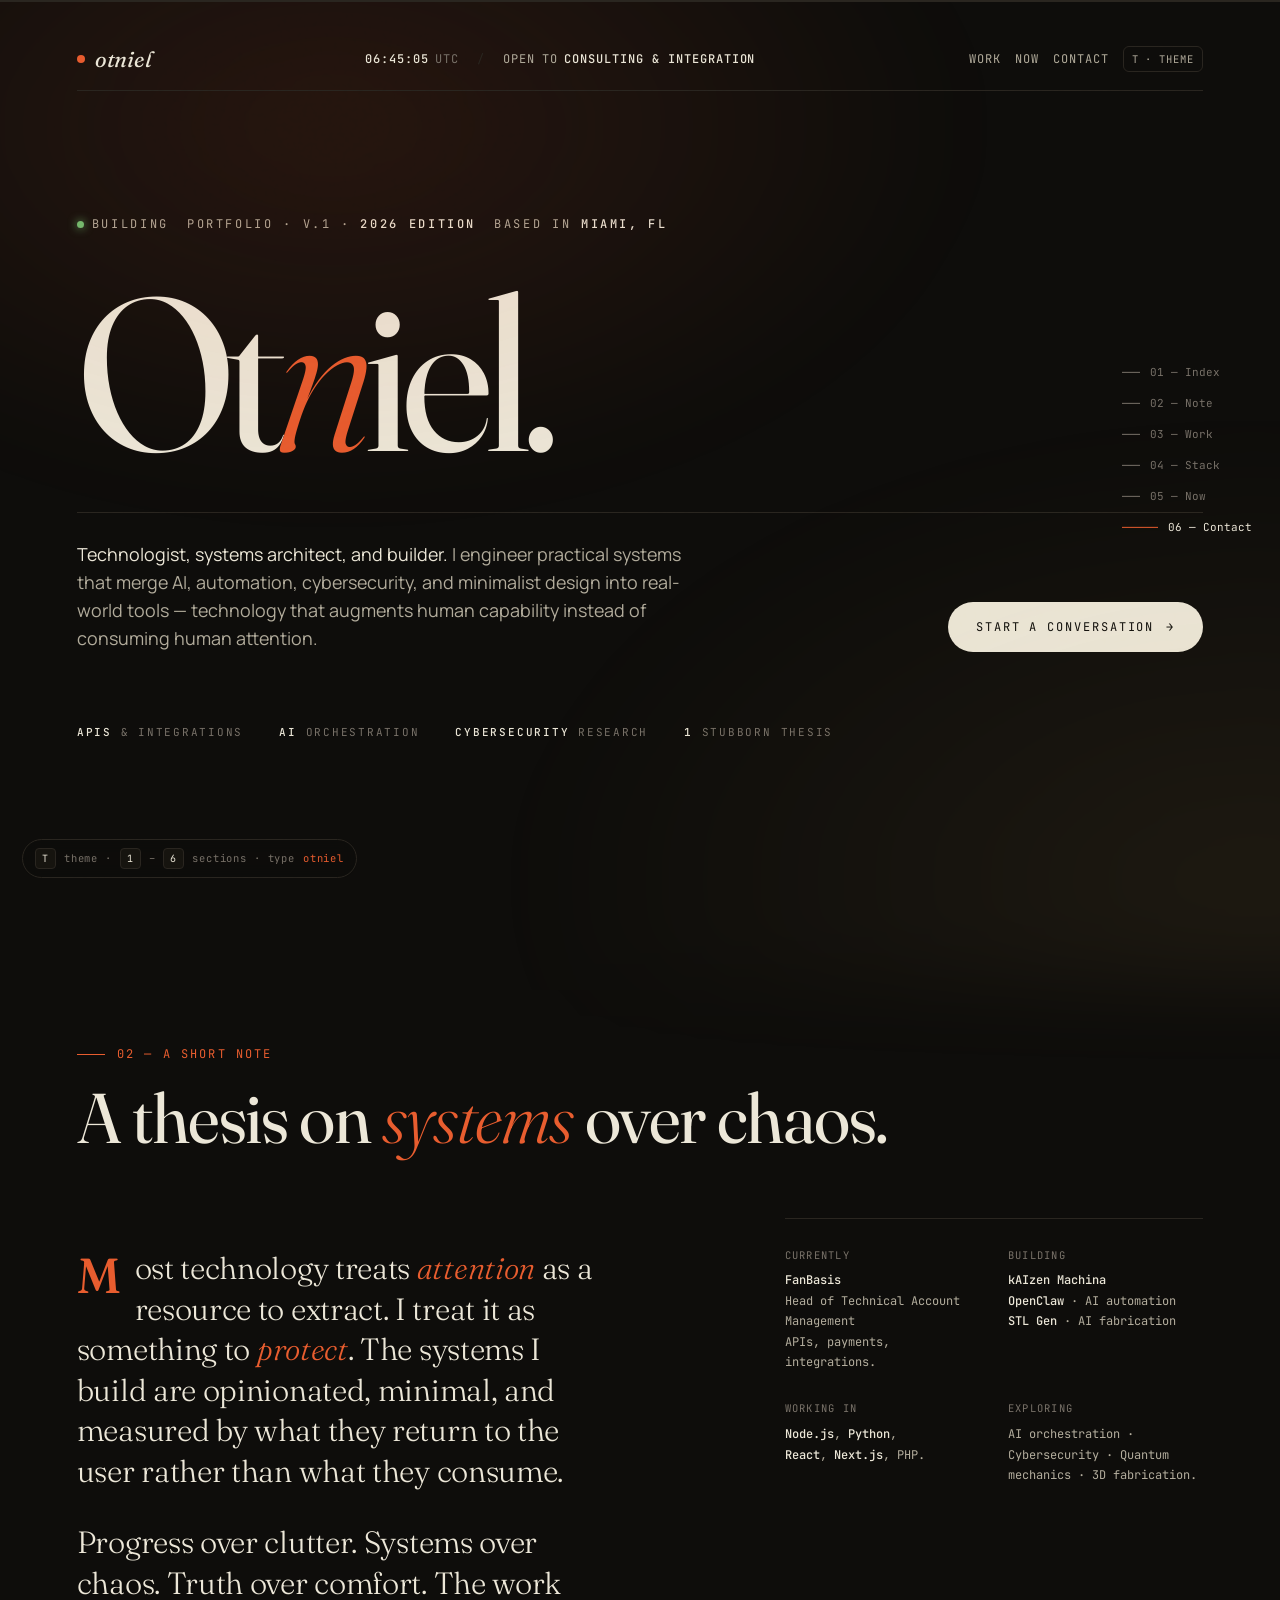
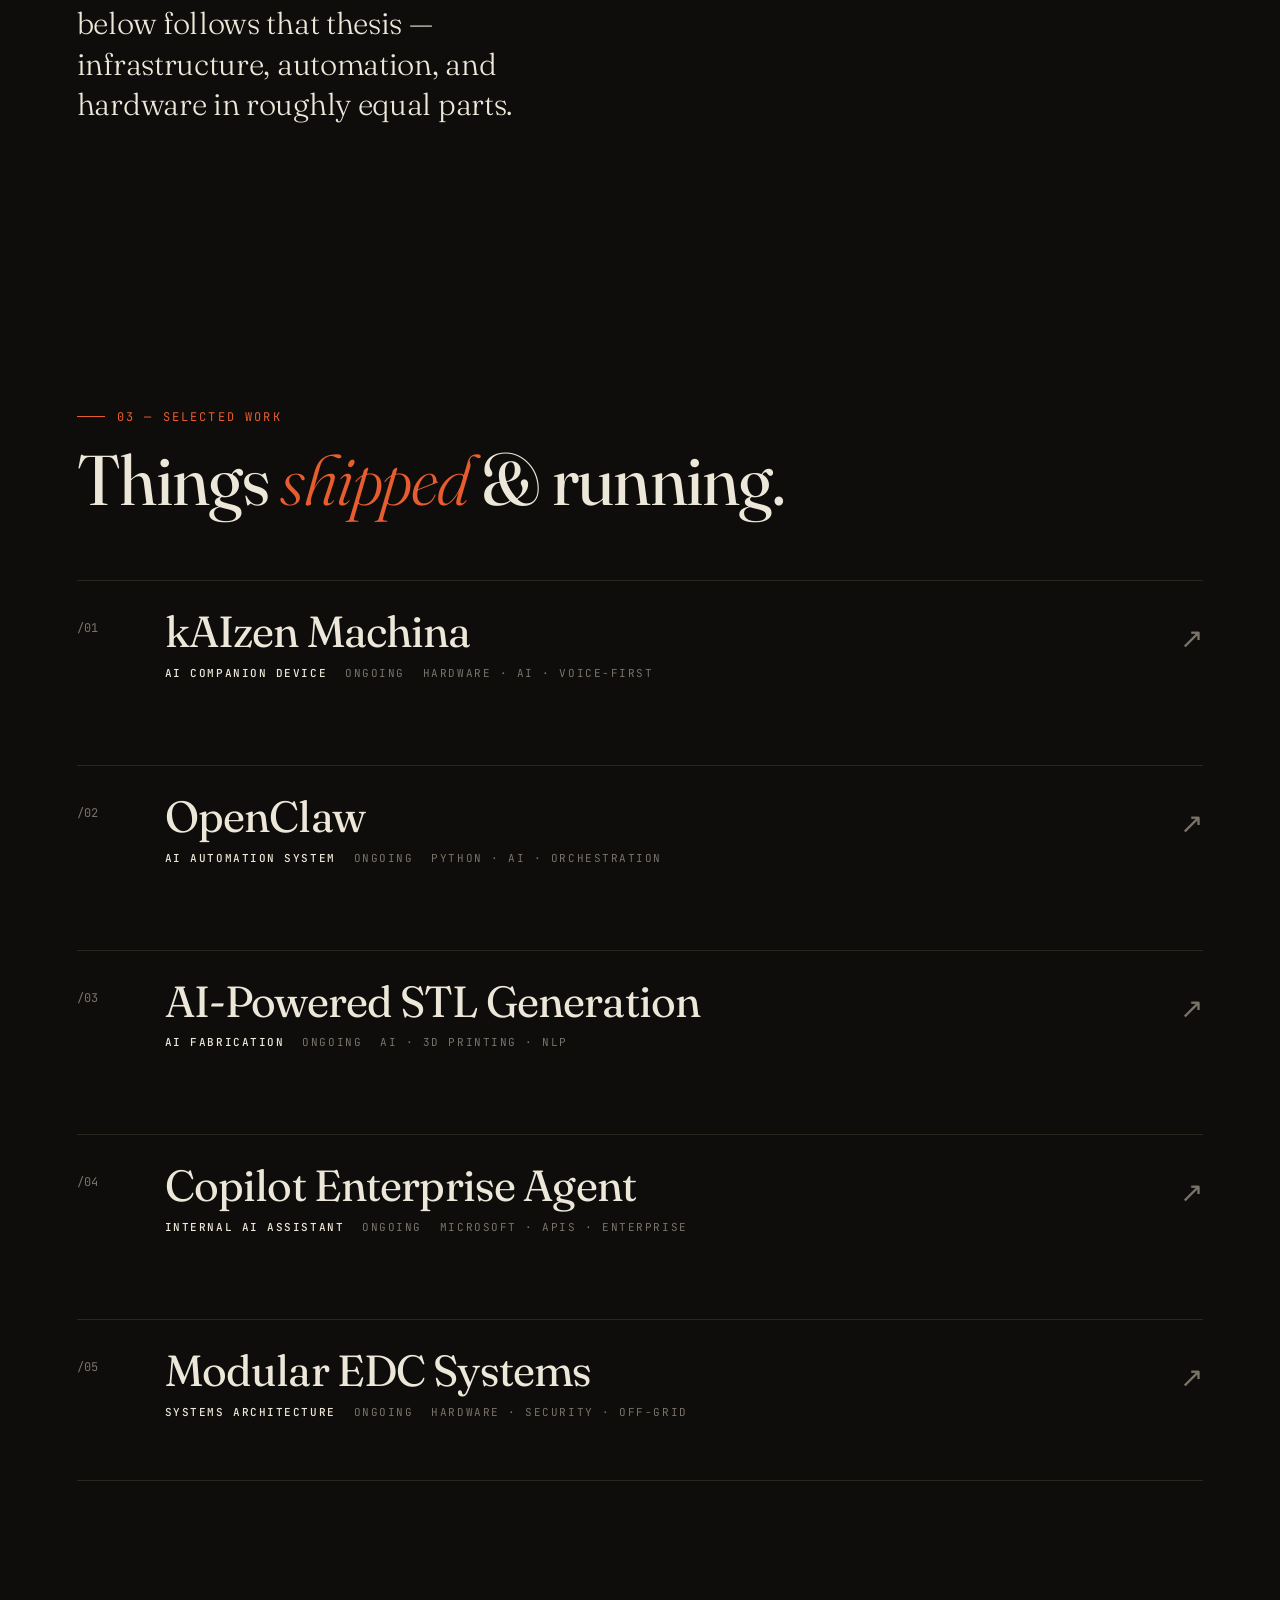
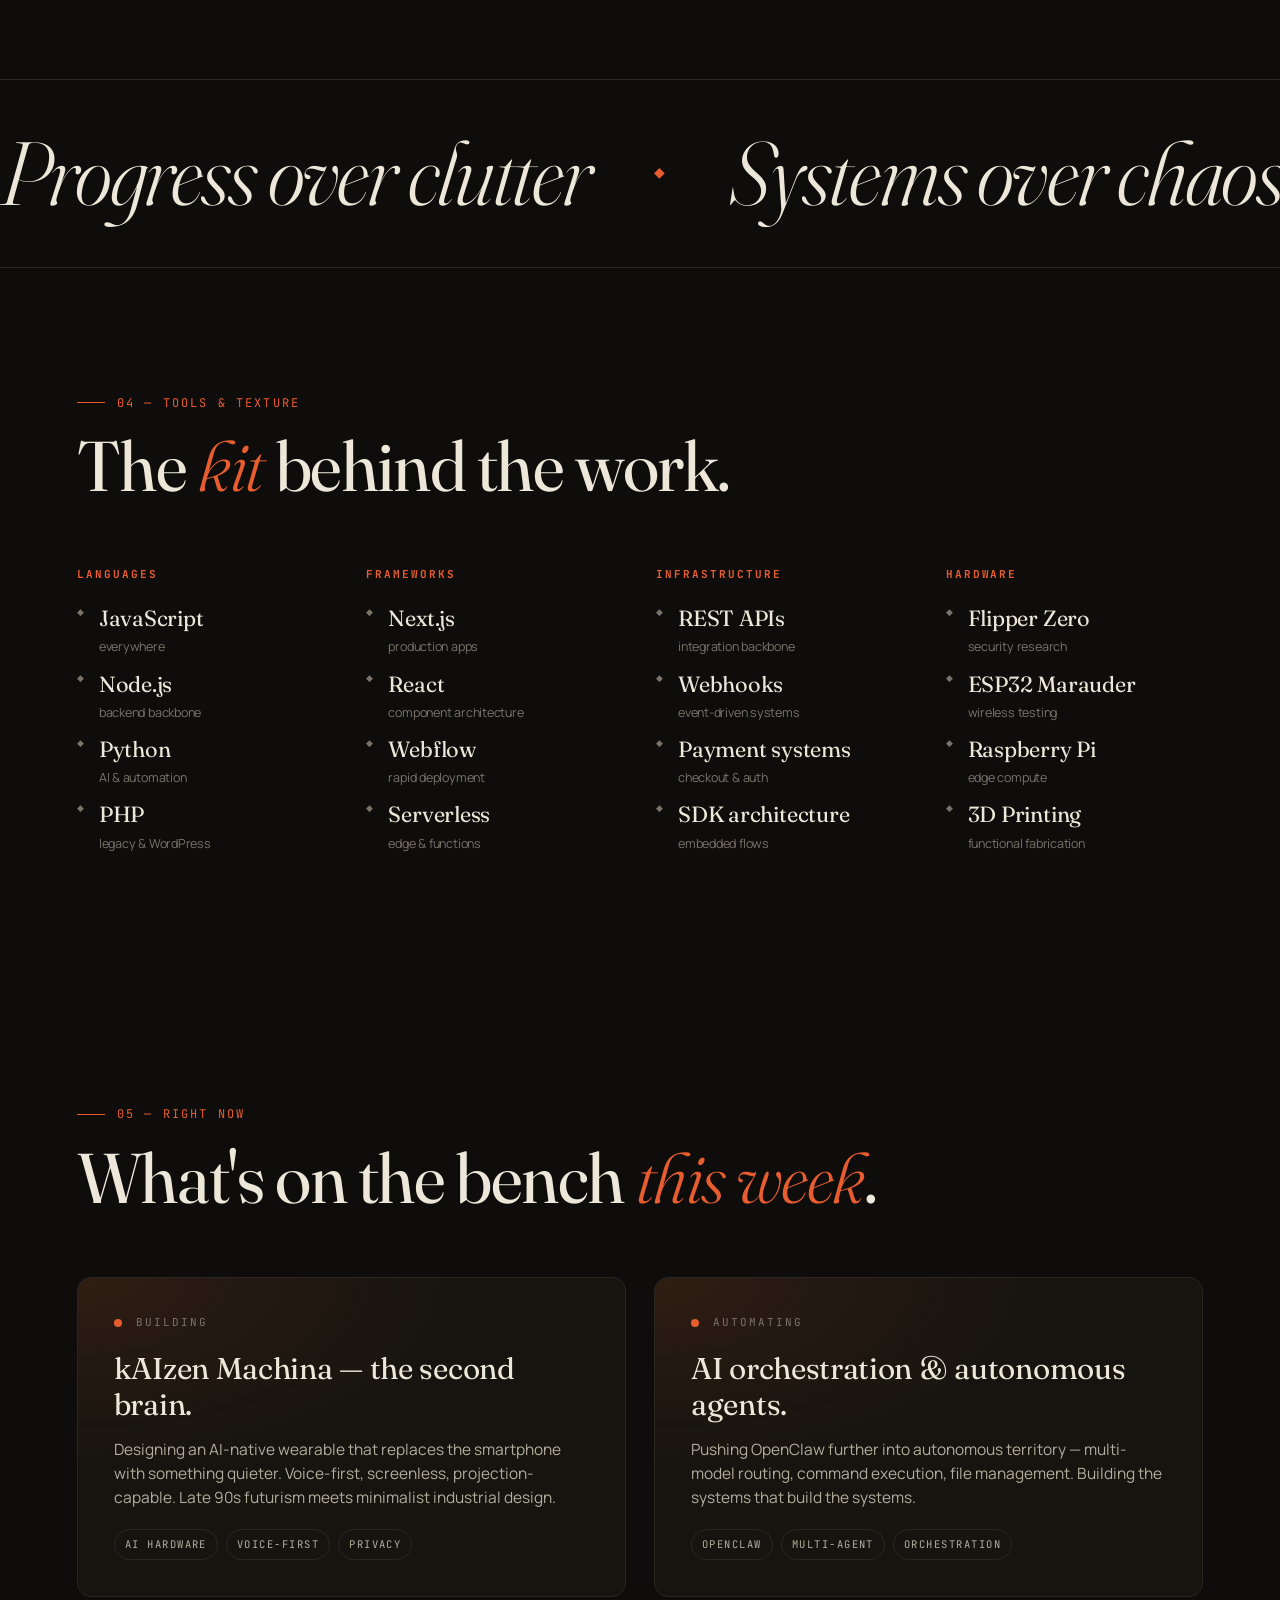
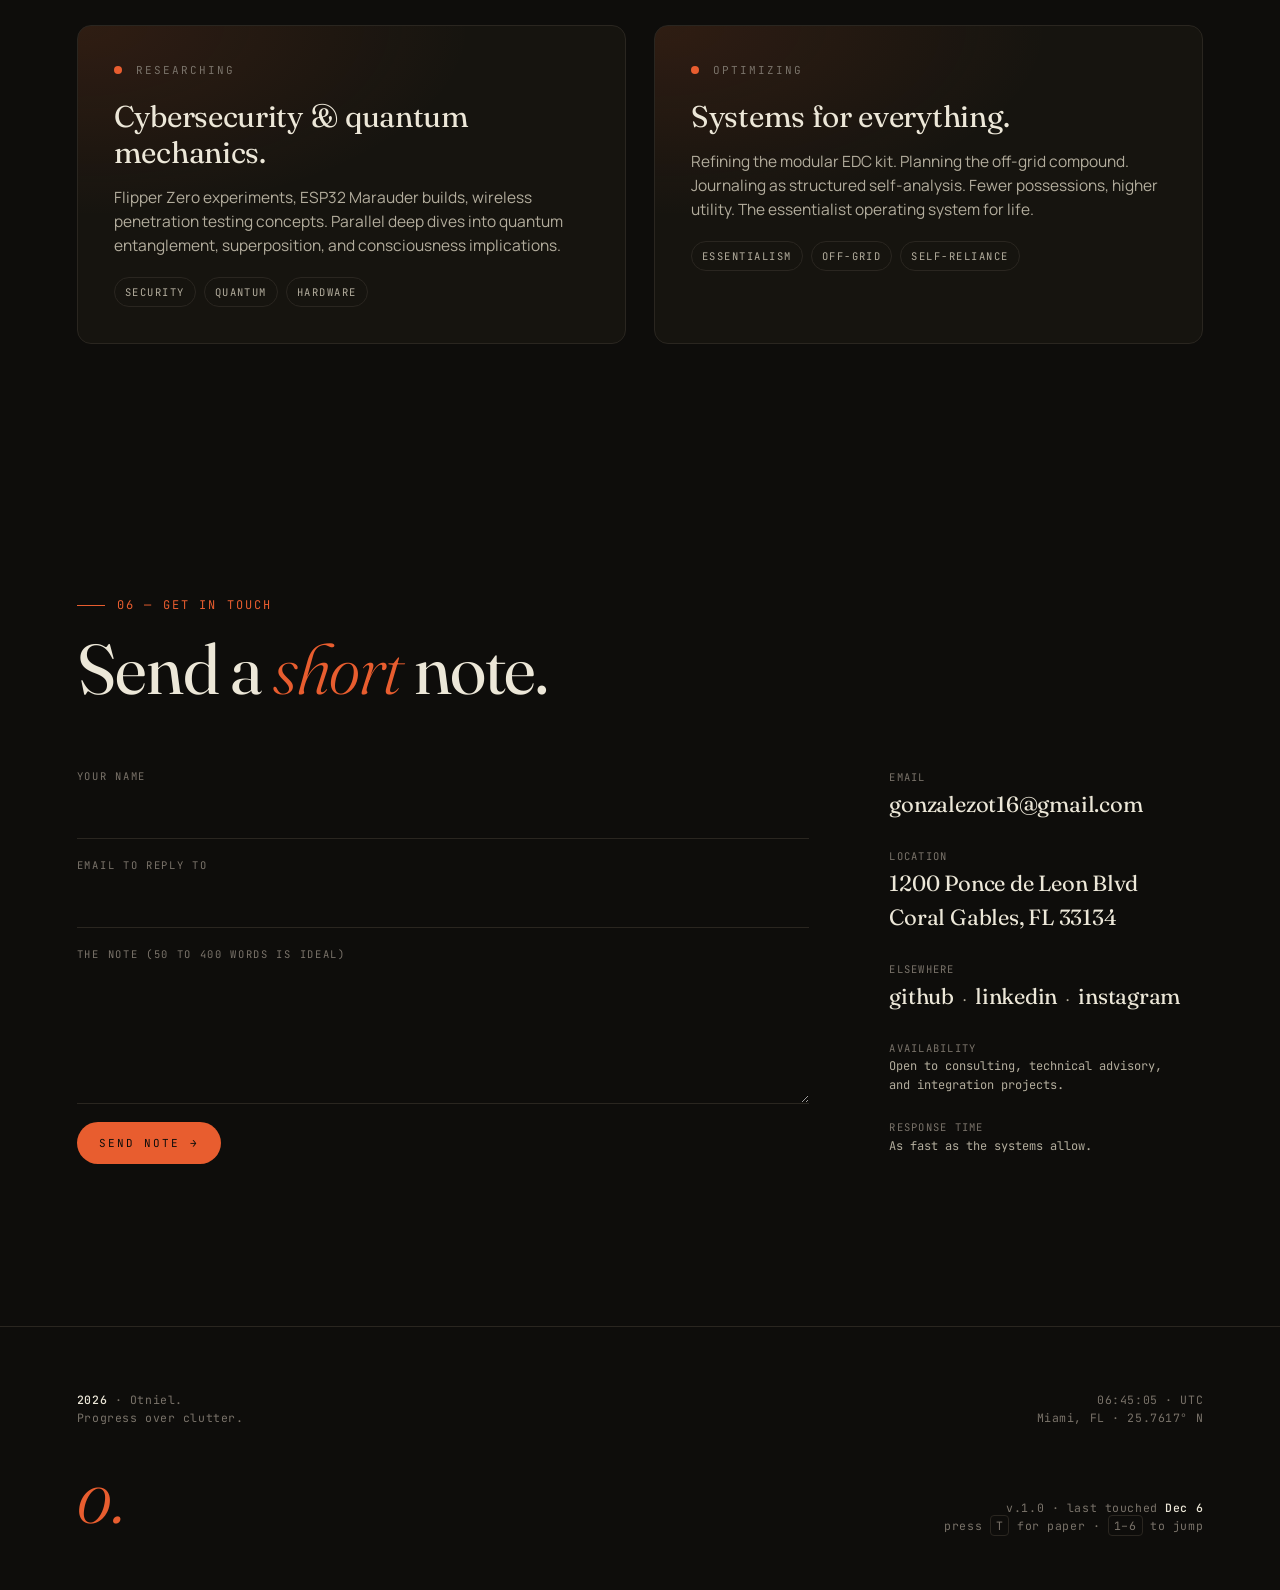
==== deploy/index.html @ 2f7ad198 "Create portable Mac bootstrap and setup page" ====
<!doctype html>
<html lang="en" data-theme="ink">
  <head>
    <meta charset="UTF-8" />
    <meta name="viewport" content="width=device-width, initial-scale=1, viewport-fit=cover" />
    <meta name="color-scheme" content="dark light" />
    <meta name="theme-color" content="#0e0d0b" />
    <title>Otniel — Technologist, Systems Architect, Builder</title>
    <meta name="description" content="Miami-based technologist building practical systems at the intersection of AI, automation, cybersecurity, and minimalist design." />
    <meta property="og:title" content="Otniel — Technologist, Systems Architect, Builder" />
    <meta property="og:description" content="Progress over clutter. Systems over chaos. Truth over comfort." />
    <meta property="og:type" content="website" />

    <link rel="preconnect" href="https://fonts.googleapis.com" />
    <link rel="preconnect" href="https://fonts.gstatic.com" crossorigin />
    <link
      href="https://fonts.googleapis.com/css2?family=Fraunces:ital,opsz,wght@0,9..144,300;0,9..144,400;0,9..144,500;0,9..144,700;0,9..144,900;1,9..144,300;1,9..144,500&family=JetBrains+Mono:wght@400;500;600&family=Manrope:wght@300;400;500;600;700&display=swap"
      rel="stylesheet"
    />

    <link
      rel="icon"
      type="image/svg+xml"
      href='data:image/svg+xml;utf8,<svg xmlns="http://www.w3.org/2000/svg" viewBox="0 0 32 32"><rect width="32" height="32" rx="6" fill="%230e0d0b"/><text x="50%25" y="55%25" font-family="Georgia,serif" font-size="20" font-style="italic" fill="%23e85d2f" text-anchor="middle" dominant-baseline="middle">o</text></svg>'
    />

    <style>
      /* ─── tokens ─────────────────────────────────────────────────────── */
      :root {
        --bg: #0e0d0b;
        --surface: #16140f;
        --surface-2: #1d1a13;
        --ink: #ece7d8;
        --ink-dim: #b3ad9d;
        --muted: #7a736a;
        --line: #2a2620;
        --accent: #e85d2f;
        --accent-soft: #ff7a4d;
        --warn: #d4a857;
        --shadow: 0 30px 80px -40px rgba(0, 0, 0, 0.7);
        --radius: 14px;
        --measure: 62ch;
        --easing: cubic-bezier(0.22, 1, 0.36, 1);
      }
      html[data-theme="paper"] {
        --bg: #f1ece0;
        --surface: #e7e1d2;
        --surface-2: #ddd6c4;
        --ink: #1c1a16;
        --ink-dim: #4a463d;
        --muted: #807a6e;
        --line: #c9c2b1;
        --accent: #c84718;
        --accent-soft: #d75d2c;
        --warn: #8a6a16;
        --shadow: 0 20px 60px -32px rgba(40, 32, 20, 0.25);
      }

      *, *::before, *::after { box-sizing: border-box; }
      html { scroll-behavior: smooth; }
      @media (prefers-reduced-motion: reduce) {
        html { scroll-behavior: auto; }
        *, *::before, *::after { animation-duration: 0.001ms !important; transition-duration: 0.001ms !important; }
      }

      body {
        margin: 0;
        background: var(--bg);
        color: var(--ink);
        font-family: "Manrope", system-ui, sans-serif;
        font-weight: 400;
        font-size: 16px;
        line-height: 1.55;
        -webkit-font-smoothing: antialiased;
        -moz-osx-font-smoothing: grayscale;
        text-rendering: optimizeLegibility;
        overflow-x: hidden;
        transition: background-color 0.6s var(--easing), color 0.6s var(--easing);
      }

      ::selection { background: var(--accent); color: var(--bg); }

      a { color: inherit; text-decoration: none; }

      /* ─── grain & ambience ──────────────────────────────────────────── */
      .grain {
        position: fixed; inset: 0; pointer-events: none; z-index: 90;
        opacity: 0.06; mix-blend-mode: overlay;
        background-image: url("data:image/svg+xml;utf8,<svg viewBox='0 0 200 200' xmlns='http://www.w3.org/2000/svg'><filter id='n'><feTurbulence type='fractalNoise' baseFrequency='0.9' numOctaves='2' stitchTiles='stitch'/><feColorMatrix values='0 0 0 0 0  0 0 0 0 0  0 0 0 0 0  0 0 0 0.6 0'/></filter><rect width='100%' height='100%' filter='url(%23n)'/></svg>");
      }

      .vignette {
        position: fixed; inset: -10vh -10vw; pointer-events: none; z-index: 1;
        background: radial-gradient(60% 50% at 30% 20%, rgba(232,93,47,0.12), transparent 70%),
                    radial-gradient(70% 60% at 90% 90%, rgba(212,168,87,0.08), transparent 70%);
        filter: blur(40px);
      }

      /* ─── scroll progress ───────────────────────────────────────────── */
      .progress {
        position: fixed; top: 0; left: 0; right: 0; height: 2px; z-index: 200;
        background: var(--line);
      }
      .progress::after {
        content: ""; display: block; height: 100%; width: var(--p, 0%);
        background: linear-gradient(90deg, var(--accent), var(--accent-soft));
        transition: width 0.06s linear;
      }

      /* ─── cursor ────────────────────────────────────────────────────── */
      .cursor {
        position: fixed; top: 0; left: 0; width: 8px; height: 8px;
        border-radius: 50%; background: var(--accent);
        transform: translate3d(-100px, -100px, 0);
        pointer-events: none; z-index: 250;
        mix-blend-mode: difference;
        transition: width 0.25s var(--easing), height 0.25s var(--easing), opacity 0.3s;
      }
      .cursor.is-hover { width: 36px; height: 36px; background: transparent; border: 1.5px solid var(--accent); }
      @media (hover: none) { .cursor { display: none; } }

      /* ─── layout shell ──────────────────────────────────────────────── */
      .shell { position: relative; z-index: 2; padding: 28px 6vw 0; }
      .topbar {
        display: grid; grid-template-columns: auto 1fr auto;
        align-items: center; gap: 24px;
        padding: 14px 0; border-bottom: 1px solid var(--line);
        font-family: "JetBrains Mono", ui-monospace, monospace;
        font-size: 12px; letter-spacing: 0.08em; text-transform: uppercase;
        color: var(--ink-dim);
      }
      .mark {
        display: inline-flex; align-items: center; gap: 10px;
        font-family: "Fraunces", serif; font-style: italic;
        font-size: 22px; letter-spacing: -0.01em; color: var(--ink);
        text-transform: none;
      }
      .mark .dot { width: 8px; height: 8px; border-radius: 50%; background: var(--accent); animation: pulse 2.4s var(--easing) infinite; }
      @keyframes pulse { 0%,100% { transform: scale(1); opacity: 1; } 50% { transform: scale(1.45); opacity: 0.55; } }

      .status { display: flex; gap: 18px; justify-content: center; flex-wrap: wrap; }
      .status span { display: inline-flex; gap: 6px; align-items: center; }
      .status b { color: var(--ink); font-weight: 500; }
      .status .sep { color: var(--line); }

      .topbar nav { justify-self: end; display: flex; gap: 14px; align-items: center; }
      .topbar nav a { transition: color 0.2s; }
      .topbar nav a:hover { color: var(--accent); }
      .topbar .key {
        border: 1px solid var(--line); padding: 4px 8px; border-radius: 6px;
        font-size: 10.5px; color: var(--ink-dim);
      }

      /* ─── side index ────────────────────────────────────────────────── */
      .side {
        position: fixed; right: 28px; top: 50%; transform: translateY(-50%);
        z-index: 80; display: flex; flex-direction: column; gap: 14px;
        font-family: "JetBrains Mono", monospace; font-size: 11px;
        color: var(--muted);
      }
      .side a { display: flex; gap: 10px; align-items: center; transition: color 0.25s; }
      .side a::before {
        content: ""; width: 18px; height: 1px; background: var(--muted);
        transition: width 0.3s var(--easing), background 0.3s;
      }
      .side a:hover, .side a.is-active { color: var(--ink); }
      .side a:hover::before, .side a.is-active::before { width: 36px; background: var(--accent); }
      @media (max-width: 900px) { .side { display: none; } }

      /* ─── section primitives ───────────────────────────────────────── */
      section {
        max-width: 1280px; margin: 0 auto; padding: 14vh 6vw;
        position: relative;
      }
      .section-head {
        display: grid; grid-template-columns: 1fr;
        gap: 18px; margin-bottom: 64px;
      }
      .section-index {
        font-family: "JetBrains Mono", monospace;
        font-size: 12px; letter-spacing: 0.18em; text-transform: uppercase;
        color: var(--accent);
        display: inline-flex; gap: 12px; align-items: center;
      }
      .section-index::before {
        content: ""; width: 28px; height: 1px; background: var(--accent);
      }
      h2 {
        font-family: "Fraunces", serif;
        font-weight: 400;
        font-size: clamp(36px, 5.5vw, 72px);
        letter-spacing: -0.02em;
        line-height: 1.02;
        margin: 0;
        font-variation-settings: "opsz" 80;
      }
      h2 em { font-style: italic; color: var(--accent); font-weight: 300; }

      .reveal { opacity: 0; transform: translateY(28px); transition: opacity 0.9s var(--easing), transform 0.9s var(--easing); }
      .reveal.is-in { opacity: 1; transform: none; }

      /* ─── HERO ──────────────────────────────────────────────────────── */
      .hero {
        min-height: 92vh;
        padding-top: 8vh;
        display: grid;
        grid-template-columns: 1fr;
        gap: 48px;
        align-content: center;
      }
      .hero .eyebrow {
        font-family: "JetBrains Mono", monospace;
        font-size: 12px; letter-spacing: 0.22em; text-transform: uppercase;
        color: var(--ink-dim);
        display: flex; gap: 18px; flex-wrap: wrap;
      }
      .hero .eyebrow b { color: var(--ink); font-weight: 500; }
      .hero .eyebrow .live {
        display: inline-flex; gap: 8px; align-items: center;
      }
      .hero .eyebrow .live::before {
        content: ""; width: 7px; height: 7px; border-radius: 50%;
        background: #6fbf73; box-shadow: 0 0 10px #6fbf73; animation: pulse 1.6s infinite;
      }

      .hero-name {
        font-family: "Fraunces", serif;
        font-weight: 400;
        font-size: clamp(72px, 17vw, 248px);
        line-height: 0.84;
        letter-spacing: -0.045em;
        margin: 0;
        color: var(--ink);
        font-variation-settings: "opsz" 144;
      }
      .hero-name .letter {
        display: inline-block;
        transition: transform 0.5s var(--easing), color 0.4s;
        will-change: transform;
      }
      .hero-name .letter:hover { color: var(--accent); transform: translateY(-12px) rotate(-3deg); }
      .hero-name .em { font-style: italic; font-weight: 300; color: var(--accent); }

      .hero-line {
        display: grid;
        grid-template-columns: minmax(0, 1fr) minmax(0, auto);
        gap: 40px;
        align-items: end;
        border-top: 1px solid var(--line);
        padding-top: 28px;
      }
      .hero-line p {
        margin: 0; max-width: 56ch; color: var(--ink-dim);
        font-size: clamp(16px, 1.4vw, 19px); line-height: 1.55;
      }
      .hero-line p .accent { color: var(--ink); }
      .hero-cta {
        display: inline-flex; gap: 12px; align-items: center;
        padding: 16px 28px; border-radius: 999px;
        background: var(--ink); color: var(--bg);
        font-family: "JetBrains Mono", monospace;
        font-size: 12px; letter-spacing: 0.16em; text-transform: uppercase;
        position: relative; transition: background 0.3s, color 0.3s;
        white-space: nowrap;
      }
      .hero-cta:hover { background: var(--accent); color: var(--bg); }
      .hero-cta .arrow { transition: transform 0.3s var(--easing); }
      .hero-cta:hover .arrow { transform: translateX(4px); }

      .hero-strip {
        margin-top: 24px;
        display: flex; gap: 36px; flex-wrap: wrap;
        font-family: "JetBrains Mono", monospace;
        font-size: 11px; letter-spacing: 0.16em; text-transform: uppercase;
        color: var(--muted);
      }
      .hero-strip span b { color: var(--ink); font-weight: 500; }

      /* ─── NOTE ──────────────────────────────────────────────────────── */
      .note {
        display: grid;
        grid-template-columns: minmax(0, 1fr);
        gap: 32px;
      }
      .note-body {
        font-family: "Fraunces", serif;
        font-weight: 300;
        font-size: clamp(22px, 2.4vw, 34px);
        line-height: 1.32;
        letter-spacing: -0.01em;
        max-width: 28ch;
        color: var(--ink);
      }
      .note-body em { color: var(--accent); font-style: italic; }
      .note-body .first::first-letter {
        font-size: 1.6em; font-weight: 500; float: left;
        line-height: 0.9; padding: 6px 14px 0 0; color: var(--accent);
      }

      .note-meta {
        display: grid; grid-template-columns: 1fr 1fr; gap: 28px;
        border-top: 1px solid var(--line); padding-top: 28px;
        font-family: "JetBrains Mono", monospace; font-size: 12px; line-height: 1.7;
        color: var(--ink-dim);
      }
      .note-meta b { color: var(--ink); font-weight: 500; }
      .note-meta .label { color: var(--muted); text-transform: uppercase; letter-spacing: 0.12em; font-size: 10.5px; display: block; margin-bottom: 6px; }

      @media (min-width: 800px) {
        .note { grid-template-columns: 1.2fr 0.8fr; gap: 80px; align-items: start; }
      }

      /* ─── WORK ──────────────────────────────────────────────────────── */
      .work-grid {
        display: grid;
        grid-template-columns: 1fr;
        gap: 24px;
      }
      .work-item {
        display: grid;
        grid-template-columns: 60px 1fr;
        gap: 28px;
        padding: 28px 0;
        border-top: 1px solid var(--line);
        position: relative;
        cursor: pointer;
        transition: padding 0.4s var(--easing);
      }
      .work-item:last-child { border-bottom: 1px solid var(--line); }
      .work-item .num {
        font-family: "JetBrains Mono", monospace;
        font-size: 12px; color: var(--muted); padding-top: 10px;
      }
      .work-item .title {
        font-family: "Fraunces", serif;
        font-weight: 400;
        font-size: clamp(28px, 3.4vw, 48px);
        line-height: 1.05; letter-spacing: -0.02em;
        margin: 0; color: var(--ink);
        transition: color 0.3s, transform 0.5s var(--easing);
      }
      .work-item .meta {
        font-family: "JetBrains Mono", monospace;
        font-size: 11px; letter-spacing: 0.14em; text-transform: uppercase;
        color: var(--muted); margin-top: 10px;
        display: flex; gap: 18px; flex-wrap: wrap;
      }
      .work-item .meta b { color: var(--ink); font-weight: 500; }
      .work-item .desc {
        max-height: 0; opacity: 0; overflow: hidden;
        transition: max-height 0.6s var(--easing), opacity 0.5s, margin-top 0.5s;
        color: var(--ink-dim); font-size: 15.5px; max-width: 56ch;
      }
      .work-item:hover .title { color: var(--accent); transform: translateX(8px); }
      .work-item:hover .desc, .work-item.is-open .desc { max-height: 220px; opacity: 1; margin-top: 18px; }
      .work-item .arrow {
        position: absolute; right: 0; top: 36px;
        font-family: "Fraunces", serif; font-size: 28px;
        color: var(--muted);
        transition: transform 0.4s var(--easing), color 0.3s;
      }
      .work-item:hover .arrow { transform: translateX(8px) rotate(-12deg); color: var(--accent); }

      /* ─── STACK ─────────────────────────────────────────────────────── */
      .stack {
        display: grid;
        grid-template-columns: 1fr;
        gap: 48px;
      }
      .stack-cols {
        display: grid; gap: 32px;
        grid-template-columns: repeat(auto-fit, minmax(220px, 1fr));
      }
      .stack-col h3 {
        font-family: "JetBrains Mono", monospace;
        font-size: 11px; letter-spacing: 0.18em; text-transform: uppercase;
        color: var(--accent); margin: 0 0 18px;
      }
      .stack-col ul {
        margin: 0; padding: 0; list-style: none;
        display: flex; flex-direction: column; gap: 10px;
      }
      .stack-col li {
        font-family: "Fraunces", serif;
        font-size: 22px; font-weight: 400;
        color: var(--ink); letter-spacing: -0.01em;
        position: relative; padding-left: 22px;
        font-variation-settings: "opsz" 36;
      }
      .stack-col li::before {
        content: "◆"; position: absolute; left: 0; top: 4px;
        color: var(--muted); font-size: 9px;
        transition: color 0.3s, transform 0.3s;
      }
      .stack-col li:hover::before { color: var(--accent); transform: rotate(45deg) scale(1.4); }
      .stack-col li small {
        display: block; font-family: "Manrope", sans-serif;
        font-size: 12.5px; color: var(--muted); font-style: normal; margin-top: 2px;
      }

      /* ─── NOW ───────────────────────────────────────────────────────── */
      .now {
        display: grid; grid-template-columns: 1fr; gap: 28px;
      }
      .now-card {
        position: relative;
        background:
          radial-gradient(120% 100% at 0% 0%, rgba(232,93,47,0.12), transparent 60%),
          var(--surface);
        border: 1px solid var(--line);
        border-radius: var(--radius);
        padding: 36px;
      }
      .now-card .head {
        display: flex; gap: 14px; align-items: center; margin-bottom: 20px;
        font-family: "JetBrains Mono", monospace; font-size: 11px;
        letter-spacing: 0.18em; text-transform: uppercase; color: var(--muted);
      }
      .now-card .head .pip { width: 8px; height: 8px; border-radius: 50%; background: var(--accent); animation: pulse 2s infinite; }
      .now-card h3 {
        font-family: "Fraunces", serif; font-weight: 400;
        font-size: clamp(22px, 2.4vw, 30px); line-height: 1.2;
        margin: 0 0 14px; color: var(--ink); letter-spacing: -0.01em;
      }
      .now-card p {
        margin: 0; color: var(--ink-dim); max-width: var(--measure);
        font-size: 15.5px;
      }
      .now-card .tags {
        margin-top: 20px; display: flex; gap: 8px; flex-wrap: wrap;
      }
      .now-card .tag {
        font-family: "JetBrains Mono", monospace;
        font-size: 10.5px; letter-spacing: 0.14em; text-transform: uppercase;
        padding: 6px 10px; border: 1px solid var(--line); border-radius: 999px;
        color: var(--ink-dim);
      }
      @media (min-width: 800px) { .now { grid-template-columns: 1fr 1fr; } }

      /* ─── CONTACT ───────────────────────────────────────────────────── */
      .contact {
        display: grid; grid-template-columns: 1fr; gap: 48px;
      }
      .contact-form {
        display: grid; gap: 18px;
      }
      .field { display: grid; gap: 6px; }
      .field label {
        font-family: "JetBrains Mono", monospace;
        font-size: 10.5px; letter-spacing: 0.16em; text-transform: uppercase;
        color: var(--muted);
      }
      .field input, .field textarea {
        width: 100%;
        background: transparent;
        border: none;
        border-bottom: 1px solid var(--line);
        color: var(--ink);
        font: 400 17px/1.5 "Fraunces", serif;
        padding: 10px 0 12px;
        outline: none;
        transition: border-color 0.3s, padding 0.3s;
        font-variation-settings: "opsz" 36;
      }
      .field textarea { resize: vertical; min-height: 96px; font-family: "Manrope", sans-serif; font-size: 15px; }
      .field input:focus, .field textarea:focus { border-color: var(--accent); padding-left: 8px; }
      .honeypot { position: absolute; left: -9999px; }

      .contact button {
        justify-self: start;
        display: inline-flex; gap: 10px; align-items: center;
        padding: 14px 22px; border-radius: 999px;
        background: var(--accent); color: var(--bg);
        font-family: "JetBrains Mono", monospace;
        font-size: 11px; letter-spacing: 0.18em; text-transform: uppercase;
        border: none; cursor: pointer;
        transition: transform 0.4s var(--easing), background 0.3s;
      }
      .contact button:hover { background: var(--accent-soft); transform: translateY(-2px); }
      .contact button[disabled] { opacity: 0.6; cursor: progress; }

      .contact-aside {
        display: grid; gap: 24px; align-content: start;
        font-family: "JetBrains Mono", monospace; font-size: 12px;
        color: var(--ink-dim);
      }
      .contact-aside .label {
        color: var(--muted); letter-spacing: 0.12em; text-transform: uppercase; font-size: 10.5px;
      }
      .contact-aside a {
        font-family: "Fraunces", serif; font-size: 22px; color: var(--ink);
        letter-spacing: -0.01em; display: inline-block;
        background-image: linear-gradient(var(--accent), var(--accent));
        background-repeat: no-repeat;
        background-size: 0% 1px;
        background-position: 0 100%;
        transition: background-size 0.4s var(--easing), color 0.3s;
        padding-bottom: 2px;
      }
      .contact-aside a:hover { color: var(--accent); background-size: 100% 1px; }

      .form-status {
        font-family: "JetBrains Mono", monospace;
        font-size: 12px; color: var(--accent);
        min-height: 18px; letter-spacing: 0.06em;
      }

      @media (min-width: 900px) { .contact { grid-template-columns: 1.4fr 0.6fr; gap: 80px; } }

      /* ─── MARQUEE ───────────────────────────────────────────────────── */
      .marquee {
        margin: 8vh 0 0;
        border-top: 1px solid var(--line);
        border-bottom: 1px solid var(--line);
        overflow: hidden; position: relative;
        font-family: "Fraunces", serif;
        font-style: italic;
        font-weight: 300;
        font-size: clamp(40px, 7vw, 96px);
        letter-spacing: -0.02em; color: var(--ink);
        font-variation-settings: "opsz" 144;
      }
      .marquee-track {
        display: flex; gap: 64px;
        white-space: nowrap;
        animation: marquee 38s linear infinite;
        padding: 24px 0;
      }
      .marquee-track span { display: inline-flex; align-items: center; gap: 64px; }
      .marquee-track span::after { content: "◆"; font-size: 14px; font-style: normal; color: var(--accent); }
      @keyframes marquee {
        from { transform: translateX(0); }
        to   { transform: translateX(-50%); }
      }

      /* ─── FOOTER ────────────────────────────────────────────────────── */
      footer {
        max-width: 1280px; margin: 0 auto;
        padding: 64px 6vw 56px;
        display: grid; grid-template-columns: 1fr; gap: 28px;
        border-top: 1px solid var(--line);
        font-family: "JetBrains Mono", monospace; font-size: 11.5px;
        color: var(--muted); letter-spacing: 0.05em;
      }
      footer .row { display: flex; justify-content: space-between; gap: 24px; flex-wrap: wrap; }
      footer b { color: var(--ink); font-weight: 500; }
      footer .glyph {
        font-family: "Fraunces", serif; font-size: 80px; line-height: 1;
        font-style: italic; color: var(--accent); font-weight: 300;
      }

      /* ─── shortcuts hint ────────────────────────────────────────────── */
      .hint {
        position: fixed; bottom: 22px; left: 22px; z-index: 60;
        display: flex; gap: 8px; align-items: center;
        font-family: "JetBrains Mono", monospace; font-size: 10.5px;
        color: var(--muted); letter-spacing: 0.08em;
        background: color-mix(in srgb, var(--bg) 70%, transparent);
        backdrop-filter: blur(8px);
        padding: 8px 12px; border: 1px solid var(--line); border-radius: 999px;
      }
      .hint kbd {
        font-family: inherit; font-size: 10px;
        padding: 2px 6px; border: 1px solid var(--line);
        border-radius: 4px; color: var(--ink); background: var(--surface);
      }
      @media (max-width: 700px) { .hint { display: none; } }

      /* ─── glitch (easter egg) ───────────────────────────────────────── */
      .glitch { animation: glitch 0.6s steps(2) 3; }
      @keyframes glitch {
        0%   { transform: translate(0,0); filter: hue-rotate(0deg); }
        20%  { transform: translate(-3px, 1px); filter: hue-rotate(20deg); text-shadow: 2px 0 var(--accent), -2px 0 var(--warn); }
        40%  { transform: translate(2px, -2px); filter: hue-rotate(-15deg); text-shadow: -3px 0 var(--accent), 3px 0 var(--warn); }
        60%  { transform: translate(-1px, 2px); }
        100% { transform: translate(0,0); filter: none; text-shadow: none; }
      }

      /* ─── small screens ─────────────────────────────────────────────── */
      @media (max-width: 700px) {
        .topbar { grid-template-columns: 1fr auto; }
        .topbar .status { display: none; }
        .hero-line { grid-template-columns: 1fr; gap: 24px; }
        .work-item { grid-template-columns: 1fr; gap: 8px; }
        .work-item .arrow { display: none; }
        section { padding: 12vh 6vw; }
      }
    </style>
  </head>

  <body>
    <div class="grain" aria-hidden="true"></div>
    <div class="vignette" aria-hidden="true"></div>
    <div class="progress" id="progress" aria-hidden="true"></div>
    <div class="cursor" id="cursor" aria-hidden="true"></div>

    <!-- Netlify Forms detection (kept) -->
    <form hidden method='post' name='contact'><input type='hidden' name='form-name' value='contact' />
      <input name="name" />
      <input name="email" />
      <textarea name="message"></textarea>
    </form>

    <header class="shell">
      <div class="topbar">
        <a href="#top" class="mark" data-magnetic><span class="dot"></span>otniel</a>
        <div class="status">
          <span><b id="liveTime">—</b> <em id="liveZone" style="color:var(--muted);font-style:normal">local</em></span>
          <span class="sep">/</span>
          <span>open to <b>consulting &amp; integration</b></span>
        </div>
        <nav>
          <a href="#work">Work</a>
          <a href="#now">Now</a>
          <a href="#contact">Contact</a>
          <span class="key" id="themeKey">T &middot; theme</span>
        </nav>
      </div>
    </header>

    <aside class="side" aria-label="Section index">
      <a href="#top" data-side="top">01 — Index</a>
      <a href="#note" data-side="note">02 — Note</a>
      <a href="#work" data-side="work">03 — Work</a>
      <a href="#stack" data-side="stack">04 — Stack</a>
      <a href="#now" data-side="now">05 — Now</a>
      <a href="#contact" data-side="contact">06 — Contact</a>
    </aside>

    <main id="top">
      <!-- HERO -->
      <section class="hero" aria-labelledby="heroName">
        <div class="eyebrow reveal">
          <span class="live">building</span>
          <span>portfolio · v.1 · <b>2026 edition</b></span>
          <span>based in <b>miami, fl</b></span>
        </div>

        <h1 class="hero-name reveal" id="heroName" aria-label="Otniel">
          <span class="letter">O</span><span class="letter">t</span><span class="letter em">n</span><span class="letter">i</span><span class="letter">e</span><span class="letter">l</span><span class="letter">.</span>
        </h1>

        <div class="hero-line reveal">
          <p>
            <span class="accent">Technologist, systems architect, and builder.</span>
            I engineer practical systems that merge AI, automation, cybersecurity,
            and minimalist design into real-world tools — technology that augments
            human capability instead of consuming human attention.
          </p>
          <a href="#contact" class="hero-cta" data-magnetic>
            <span>Start a conversation</span>
            <span class="arrow" aria-hidden="true">→</span>
          </a>
        </div>

        <div class="hero-strip reveal">
          <span><b>APIs</b> &amp; integrations</span>
          <span><b>AI</b> orchestration</span>
          <span><b>Cybersecurity</b> research</span>
          <span><b>1</b> stubborn thesis</span>
        </div>
      </section>

      <!-- NOTE -->
      <section id="note" aria-labelledby="noteTitle">
        <div class="section-head reveal">
          <span class="section-index">02 — A short note</span>
          <h2 id="noteTitle">A thesis on <em>systems</em> over chaos.</h2>
        </div>

        <div class="note">
          <div class="note-body reveal">
            <p class="first">
              Most technology treats <em>attention</em> as a resource to extract. I treat it
              as something to <em>protect</em>. The systems I build are opinionated, minimal,
              and measured by what they return to the user rather than what they consume.
            </p>
            <p style="margin-top:24px">
              Progress over clutter. Systems over chaos. Truth over comfort.
              The work below follows that thesis — infrastructure, automation,
              and hardware in roughly equal parts.
            </p>
          </div>
          <div class="note-meta reveal">
            <div>
              <span class="label">Currently</span>
              <b>FanBasis</b><br />Head of Technical Account Management<br />APIs, payments, integrations.
            </div>
            <div>
              <span class="label">Building</span>
              <b>kAIzen Machina</b><br /><b>OpenClaw</b> · AI automation<br /><b>STL Gen</b> · AI fabrication
            </div>
            <div>
              <span class="label">Working in</span>
              <b>Node.js</b>, <b>Python</b>,<br /><b>React</b>, <b>Next.js</b>, PHP.
            </div>
            <div>
              <span class="label">Exploring</span>
              AI orchestration · Cybersecurity · Quantum mechanics · 3D fabrication.
            </div>
          </div>
        </div>
      </section>

      <!-- WORK -->
      <section id="work" aria-labelledby="workTitle">
        <div class="section-head reveal">
          <span class="section-index">03 — Selected work</span>
          <h2 id="workTitle">Things <em>shipped</em> &amp; running.</h2>
        </div>

        <div class="work-grid reveal">
          <article class="work-item" data-magnetic>
            <span class="num">/01</span>
            <div>
              <h3 class="title">kAIzen Machina</h3>
              <div class="meta"><span><b>AI companion device</b></span><span>ongoing</span><span>Hardware · AI · Voice-first</span></div>
              <p class="desc">A next-generation wearable AI companion — voice-first, screenless, privacy-focused. Designed to function as a second brain rather than a smartphone. Minimalist hardware with an AI-native operating system.</p>
            </div>
            <span class="arrow" aria-hidden="true">↗</span>
          </article>

          <article class="work-item" data-magnetic>
            <span class="num">/02</span>
            <div>
              <h3 class="title">OpenClaw</h3>
              <div class="meta"><span><b>AI automation system</b></span><span>ongoing</span><span>Python · AI · Orchestration</span></div>
              <p class="desc">Autonomous AI-driven workflows capable of executing commands, managing files, orchestrating models, and automating operations. A semi-autonomous digital operator.</p>
            </div>
            <span class="arrow" aria-hidden="true">↗</span>
          </article>

          <article class="work-item" data-magnetic>
            <span class="num">/03</span>
            <div>
              <h3 class="title">AI-Powered STL Generation</h3>
              <div class="meta"><span><b>AI fabrication</b></span><span>ongoing</span><span>AI · 3D Printing · NLP</span></div>
              <p class="desc">Converting natural language into printable 3D models using AI. Letting people create physical objects without learning CAD — accessible design meets rapid prototyping.</p>
            </div>
            <span class="arrow" aria-hidden="true">↗</span>
          </article>

          <article class="work-item" data-magnetic>
            <span class="num">/04</span>
            <div>
              <h3 class="title">Copilot Enterprise Agent</h3>
              <div class="meta"><span><b>Internal AI assistant</b></span><span>ongoing</span><span>Microsoft · APIs · Enterprise</span></div>
              <p class="desc">Internal AI assistants for enterprise operations — department knowledge retrieval, workflow automation, intelligent document generation, and API-driven actions.</p>
            </div>
            <span class="arrow" aria-hidden="true">↗</span>
          </article>

          <article class="work-item" data-magnetic>
            <span class="num">/05</span>
            <div>
              <h3 class="title">Modular EDC Systems</h3>
              <div class="meta"><span><b>Systems architecture</b></span><span>ongoing</span><span>Hardware · Security · Off-grid</span></div>
              <p class="desc">An extensive modular carry ecosystem optimized for daily operations, cybersecurity fieldwork, travel, and off-grid resilience. Every module designed for minimal redundancy and high utility.</p>
            </div>
            <span class="arrow" aria-hidden="true">↗</span>
          </article>
        </div>
      </section>

      <!-- MARQUEE -->
      <div class="marquee" aria-hidden="true">
        <div class="marquee-track">
          <span>Progress over clutter</span><span>Systems over chaos</span><span>Truth over comfort</span>
          <span>Build systems that compound</span><span>Optimize for freedom</span><span>Curiosity is mandatory</span>
          <span>Progress over clutter</span><span>Systems over chaos</span><span>Truth over comfort</span>
          <span>Build systems that compound</span><span>Optimize for freedom</span><span>Curiosity is mandatory</span>
        </div>
      </div>

      <!-- STACK -->
      <section id="stack" aria-labelledby="stackTitle">
        <div class="section-head reveal">
          <span class="section-index">04 — Tools &amp; texture</span>
          <h2 id="stackTitle">The <em>kit</em> behind the work.</h2>
        </div>

        <div class="stack reveal">
          <div class="stack-cols">
            <div class="stack-col">
              <h3>Languages</h3>
              <ul>
                <li>JavaScript<small>everywhere</small></li>
                <li>Node.js<small>backend backbone</small></li>
                <li>Python<small>AI &amp; automation</small></li>
                <li>PHP<small>legacy &amp; WordPress</small></li>
              </ul>
            </div>
            <div class="stack-col">
              <h3>Frameworks</h3>
              <ul>
                <li>Next.js<small>production apps</small></li>
                <li>React<small>component architecture</small></li>
                <li>Webflow<small>rapid deployment</small></li>
                <li>Serverless<small>edge &amp; functions</small></li>
              </ul>
            </div>
            <div class="stack-col">
              <h3>Infrastructure</h3>
              <ul>
                <li>REST APIs<small>integration backbone</small></li>
                <li>Webhooks<small>event-driven systems</small></li>
                <li>Payment systems<small>checkout &amp; auth</small></li>
                <li>SDK architecture<small>embedded flows</small></li>
              </ul>
            </div>
            <div class="stack-col">
              <h3>Hardware</h3>
              <ul>
                <li>Flipper Zero<small>security research</small></li>
                <li>ESP32 Marauder<small>wireless testing</small></li>
                <li>Raspberry Pi<small>edge compute</small></li>
                <li>3D Printing<small>functional fabrication</small></li>
              </ul>
            </div>
          </div>
        </div>
      </section>

      <!-- NOW -->
      <section id="now" aria-labelledby="nowTitle">
        <div class="section-head reveal">
          <span class="section-index">05 — Right now</span>
          <h2 id="nowTitle">What's on the bench <em>this week</em>.</h2>
        </div>

        <div class="now reveal">
          <article class="now-card">
            <div class="head"><span class="pip"></span> building</div>
            <h3>kAIzen Machina — the second brain.</h3>
            <p>Designing an AI-native wearable that replaces the smartphone with something quieter. Voice-first, screenless, projection-capable. Late 90s futurism meets minimalist industrial design.</p>
            <div class="tags"><span class="tag">AI Hardware</span><span class="tag">Voice-first</span><span class="tag">Privacy</span></div>
          </article>

          <article class="now-card">
            <div class="head"><span class="pip"></span> automating</div>
            <h3>AI orchestration &amp; autonomous agents.</h3>
            <p>Pushing OpenClaw further into autonomous territory — multi-model routing, command execution, file management. Building the systems that build the systems.</p>
            <div class="tags"><span class="tag">OpenClaw</span><span class="tag">Multi-agent</span><span class="tag">Orchestration</span></div>
          </article>

          <article class="now-card">
            <div class="head"><span class="pip"></span> researching</div>
            <h3>Cybersecurity &amp; quantum mechanics.</h3>
            <p>Flipper Zero experiments, ESP32 Marauder builds, wireless penetration testing concepts. Parallel deep dives into quantum entanglement, superposition, and consciousness implications.</p>
            <div class="tags"><span class="tag">Security</span><span class="tag">Quantum</span><span class="tag">Hardware</span></div>
          </article>

          <article class="now-card">
            <div class="head"><span class="pip"></span> optimizing</div>
            <h3>Systems for everything.</h3>
            <p>Refining the modular EDC kit. Planning the off-grid compound. Journaling as structured self-analysis. Fewer possessions, higher utility. The essentialist operating system for life.</p>
            <div class="tags"><span class="tag">Essentialism</span><span class="tag">Off-grid</span><span class="tag">Self-reliance</span></div>
          </article>
        </div>
      </section>

      <!-- CONTACT -->
      <section id="contact" aria-labelledby="contactTitle">
        <div class="section-head reveal">
          <span class="section-index">06 — Get in touch</span>
          <h2 id="contactTitle">Send a <em>short</em> note.</h2>
        </div>

        <div class="contact reveal">
          <form class='contact-form' id='contactForm' method='POST' name='contact'>
            <input type="hidden" name="form-name" value="contact" />
            <p class="honeypot">
              <label>Don't fill this out: <input name="bot-field" /></label>
            </p>
            <div class="field">
              <label for="cn">Your name</label>
              <input id="cn" name="name" type="text" required autocomplete="name" />
            </div>
            <div class="field">
              <label for="ce">Email to reply to</label>
              <input id="ce" name="email" type="email" required autocomplete="email" />
            </div>
            <div class="field">
              <label for="cm">The note (50 to 400 words is ideal)</label>
              <textarea id="cm" name="message" rows="5" required></textarea>
            </div>
            <button type="submit" data-magnetic>
              <span id="sendLabel">Send note</span>
              <span aria-hidden="true">→</span>
            </button>
            <div class="form-status" id="formStatus" role="status" aria-live="polite"></div>
          </form>

          <div class="contact-aside">
            <div>
              <span class="label">Email</span><br />
              <a href="mailto:gonzalezot16@gmail.com">gonzalezot16@gmail.com</a>
            </div>
            <div>
              <span class="label">Location</span><br />
              <a href="https://maps.google.com/?q=1200+Ponce+de+Leon+Blvd+Coral+Gables+FL+33134" rel="noopener" target="_blank">1200 Ponce de Leon Blvd<br />Coral Gables, FL 33134</a>
            </div>
            <div>
              <span class="label">Elsewhere</span><br />
              <a href="https://github.com/otniel-bit" rel="me noopener" target="_blank">github</a> ·
              <a href="https://www.linkedin.com/in/otnieldavidgonzalez/" rel="me noopener" target="_blank">linkedin</a> ·
              <a href="https://instagram.com/oatmeal.io" rel="me noopener" target="_blank">instagram</a>
            </div>
            <div>
              <span class="label">Availability</span><br />
              Open to consulting, technical advisory,<br />and integration projects.
            </div>
            <div>
              <span class="label">Response time</span><br />
              As fast as the systems allow.
            </div>
          </div>
        </div>
      </section>
    </main>

    <footer>
      <div class="row">
        <div>
          <b id="footYear">2026</b> · Otniel.<br />
          Progress over clutter.
        </div>
        <div style="text-align:right">
          <span id="footTime">—</span><br />
          Miami, FL · 25.7617° N
        </div>
      </div>
      <div class="row" style="align-items:flex-end">
        <div class="glyph" aria-hidden="true">o.</div>
        <div style="text-align:right">
          v.1.0 · last touched <b id="touched">today</b><br />
          press <kbd style="font-family:inherit;border:1px solid var(--line);padding:2px 5px;border-radius:4px">T</kbd>
          for paper · <kbd style="font-family:inherit;border:1px solid var(--line);padding:2px 5px;border-radius:4px">1–6</kbd> to jump
        </div>
      </div>
    </footer>

    <div class="hint" aria-hidden="true">
      <kbd>T</kbd> theme · <kbd>1</kbd>–<kbd>6</kbd> sections · type
      <span style="color:var(--accent)">otniel</span>
    </div>

    <script>
      (function () {
        "use strict";
        const $ = (s, r = document) => r.querySelector(s);
        const $$ = (s, r = document) => Array.from(r.querySelectorAll(s));

        // ─── scroll progress ───────────────────────────────────────────
        const progress = $("#progress");
        const onScroll = () => {
          const h = document.documentElement;
          const p = h.scrollTop / Math.max(1, h.scrollHeight - h.clientHeight);
          progress.style.setProperty("--p", (p * 100).toFixed(2) + "%");
        };
        document.addEventListener("scroll", onScroll, { passive: true });
        onScroll();

        // ─── cursor follower ────────────────────────────────────────────
        const cursor = $("#cursor");
        let cx = -100, cy = -100, tx = -100, ty = -100;
        const isFine = matchMedia("(hover: hover) and (pointer: fine)").matches;
        if (isFine) {
          window.addEventListener("mousemove", (e) => { tx = e.clientX; ty = e.clientY; });
          const tick = () => {
            cx += (tx - cx) * 0.18;
            cy += (ty - cy) * 0.18;
            cursor.style.transform = `translate3d(${cx - 4}px, ${cy - 4}px, 0)`;
            requestAnimationFrame(tick);
          };
          tick();
          $$("a, button, .work-item, [data-magnetic]").forEach((el) => {
            el.addEventListener("mouseenter", () => cursor.classList.add("is-hover"));
            el.addEventListener("mouseleave", () => cursor.classList.remove("is-hover"));
          });
        } else {
          cursor.style.display = "none";
        }

        // ─── magnetic buttons ──────────────────────────────────────────
        if (isFine) {
          const mag = $$("[data-magnetic]");
          mag.forEach((el) => {
            el.style.transition = "transform 0.5s cubic-bezier(.22,1,.36,1)";
            el.addEventListener("mousemove", (e) => {
              const r = el.getBoundingClientRect();
              const dx = (e.clientX - (r.left + r.width / 2)) / r.width;
              const dy = (e.clientY - (r.top + r.height / 2)) / r.height;
              el.style.transform = `translate(${dx * 8}px, ${dy * 6}px)`;
            });
            el.addEventListener("mouseleave", () => { el.style.transform = ""; });
          });
        }

        // ─── reveal on scroll ──────────────────────────────────────────
        const io = new IntersectionObserver(
          (entries) => entries.forEach((e) => { if (e.isIntersecting) { e.target.classList.add("is-in"); io.unobserve(e.target); } }),
          { rootMargin: "0px 0px -10% 0px", threshold: 0.06 }
        );
        $$(".reveal").forEach((el) => io.observe(el));

        // ─── side index active state ───────────────────────────────────
        const sideLinks = $$(".side a");
        const sectionMap = { "top": "top", "note": "note", "work": "work", "stack": "stack", "now": "now", "contact": "contact" };
        const so = new IntersectionObserver(
          (entries) => entries.forEach((e) => {
            if (!e.isIntersecting) return;
            const id = e.target.id;
            sideLinks.forEach((a) => a.classList.toggle("is-active", a.dataset.side === id));
          }),
          { rootMargin: "-40% 0px -50% 0px" }
        );
        Object.values(sectionMap).forEach((id) => { const el = document.getElementById(id); if (el) so.observe(el); });

        // ─── live time ──────────────────────────────────────────────────
        const liveTime = $("#liveTime");
        const liveZone = $("#liveZone");
        const footTime = $("#footTime");
        const fmt = new Intl.DateTimeFormat([], { hour: "2-digit", minute: "2-digit", second: "2-digit", hour12: false });
        const tz = Intl.DateTimeFormat().resolvedOptions().timeZone || "local";
        liveZone.textContent = tz.split("/").pop().replace(/_/g, " ").toLowerCase();
        const renderTime = () => {
          const now = fmt.format(new Date());
          liveTime.textContent = now;
          footTime.textContent = now + " · " + tz;
        };
        renderTime();
        setInterval(renderTime, 1000);

        $("#footYear").textContent = new Date().getFullYear();
        $("#touched").textContent = new Date().toLocaleDateString(undefined, { month: "short", day: "numeric" });

        // ─── theme toggle ──────────────────────────────────────────────
        const root = document.documentElement;
        const setTheme = (t) => {
          root.dataset.theme = t;
          try { localStorage.setItem("otn-theme", t); } catch (_) {}
        };
        try {
          const saved = localStorage.getItem("otn-theme");
          if (saved) root.dataset.theme = saved;
        } catch (_) {}

        const toggleTheme = () => setTheme(root.dataset.theme === "ink" ? "paper" : "ink");
        $("#themeKey").addEventListener("click", toggleTheme);

        // ─── keyboard ──────────────────────────────────────────────────
        const sectionOrder = ["top", "note", "work", "stack", "now", "contact"];
        let buf = "";
        window.addEventListener("keydown", (e) => {
          const tag = (e.target && e.target.tagName) || "";
          if (tag === "INPUT" || tag === "TEXTAREA") return;
          if (e.key.toLowerCase() === "t") { toggleTheme(); return; }
          if (/^[1-6]$/.test(e.key)) {
            const id = sectionOrder[parseInt(e.key, 10) - 1];
            const el = document.getElementById(id);
            if (el) el.scrollIntoView({ behavior: "smooth", block: "start" });
            return;
          }
          if (/^[a-z]$/i.test(e.key)) {
            buf = (buf + e.key.toLowerCase()).slice(-6);
            if (buf === "otniel") {
              const name = $("#heroName");
              name.classList.remove("glitch"); void name.offsetWidth; name.classList.add("glitch");
              buf = "";
            }
          }
        });

        // ─── work item open on click (mobile) ──────────────────────────
        $$(".work-item").forEach((it) => it.addEventListener("click", () => {
          if (!isFine) it.classList.toggle("is-open");
        }));

        // ─── contact form (Netlify Forms) ──────────────────────────────
        const form = $("#contactForm");
        const status = $("#formStatus");
        const sendLabel = $("#sendLabel");
        const encode = (data) => Object.keys(data).map((k) => encodeURIComponent(k) + "=" + encodeURIComponent(data[k])).join("&");
        form.addEventListener("submit", async (e) => {
          e.preventDefault();
          const btn = form.querySelector("button");
          btn.setAttribute("disabled", "true");
          sendLabel.textContent = "Sending…";
          status.textContent = "";
          const data = Object.fromEntries(new FormData(form).entries());
          try {
            const res = await fetch("/", {
              method: "POST",
              headers: { "Content-Type": "application/x-www-form-urlencoded" },
              body: encode(data)
            });
            if (!res.ok) throw new Error("Form failed: " + res.status);
            status.textContent = "Note received. Reply within two business days.";
            sendLabel.textContent = "Sent ✓";
            form.reset();
          } catch (err) {
            status.style.color = "var(--warn)";
            status.textContent = "Couldn't send right now — please try again shortly.";
            sendLabel.textContent = "Send note";
          } finally {
            btn.removeAttribute("disabled");
          }
        });
      })();
    </script>
  </body>
</html>
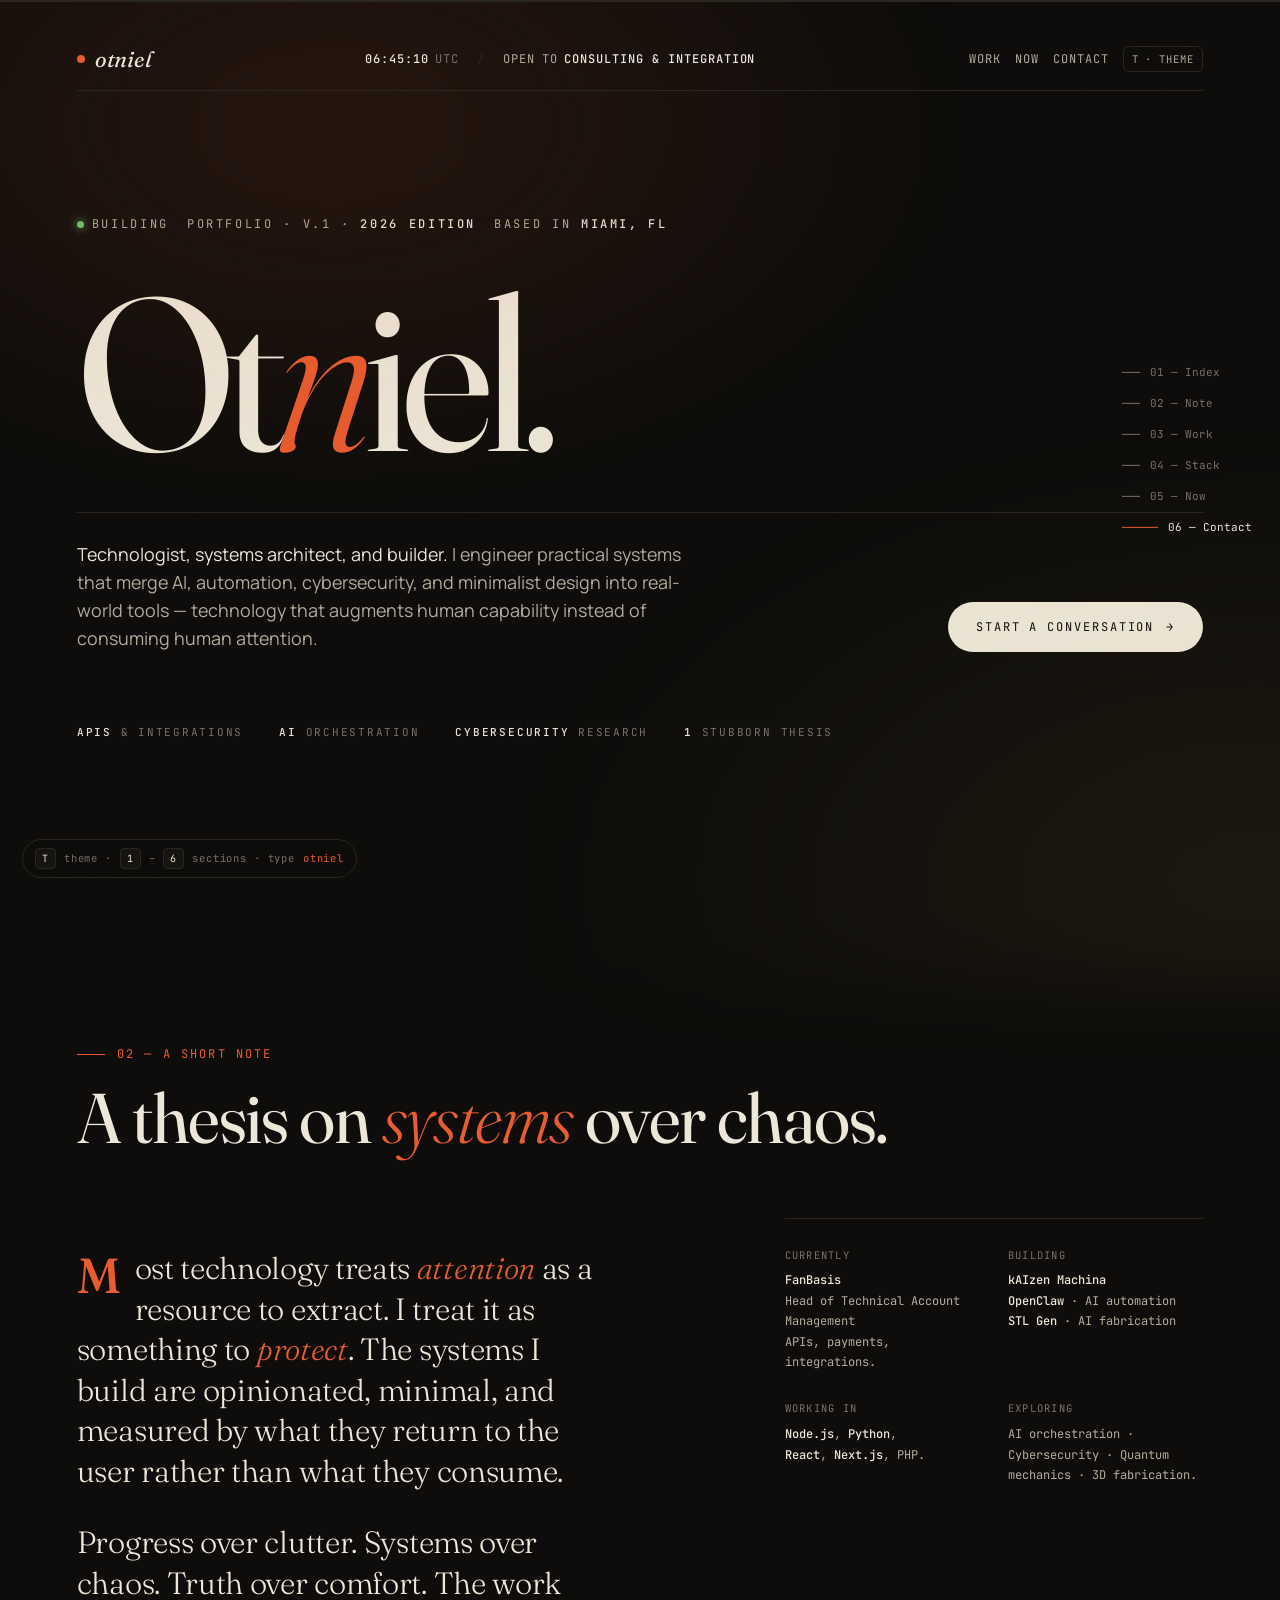
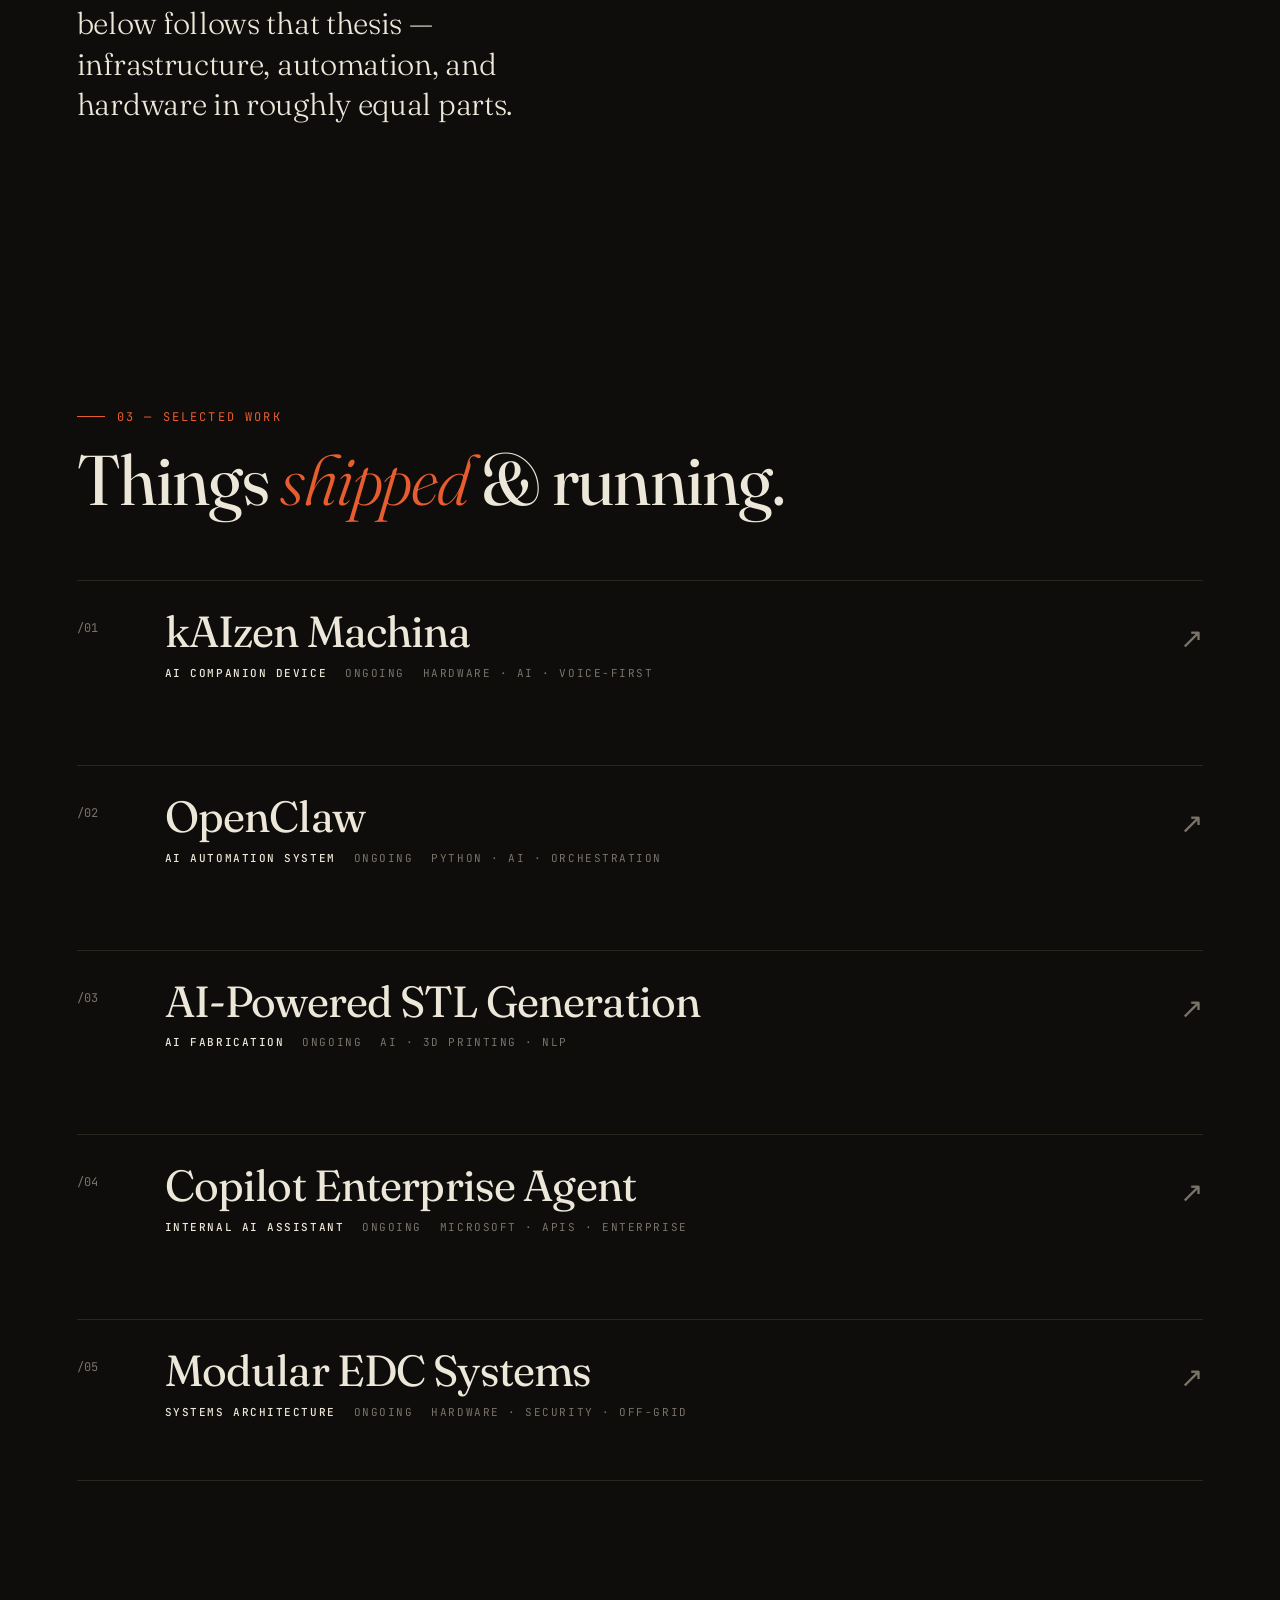
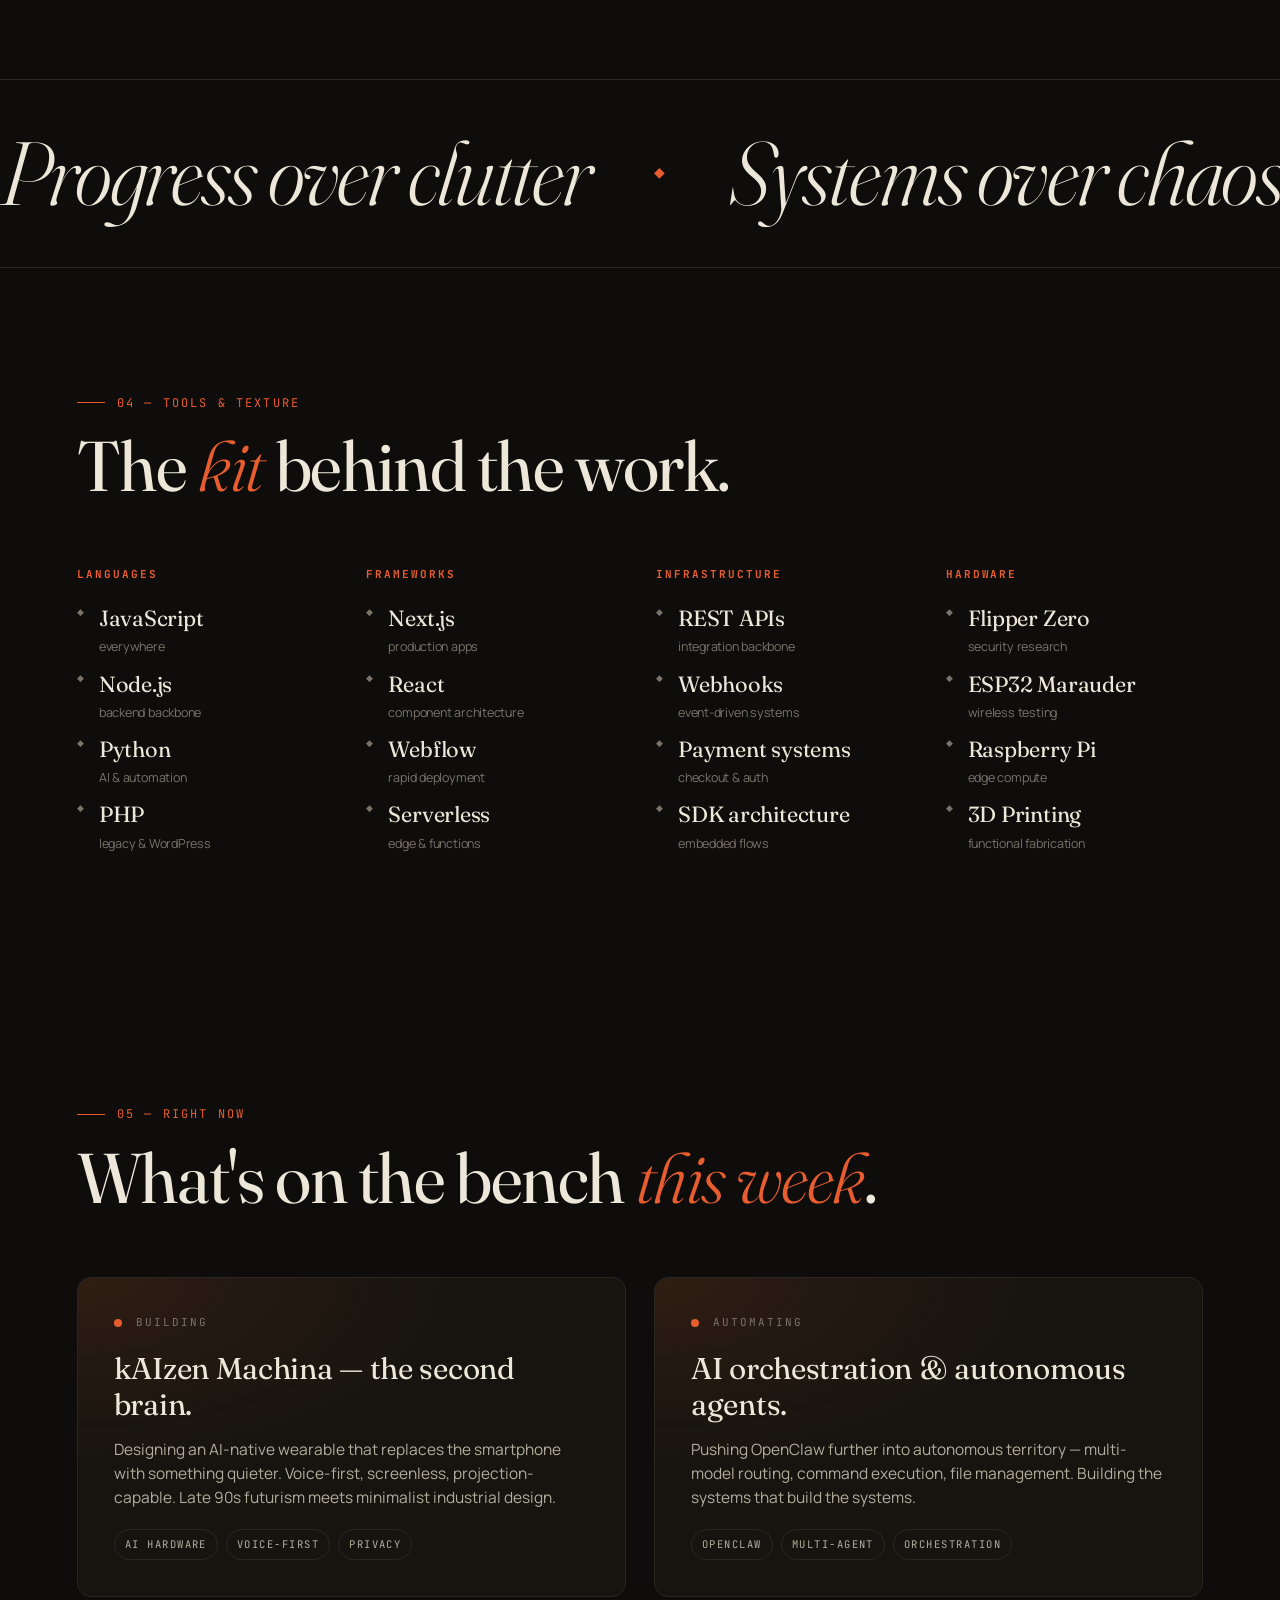
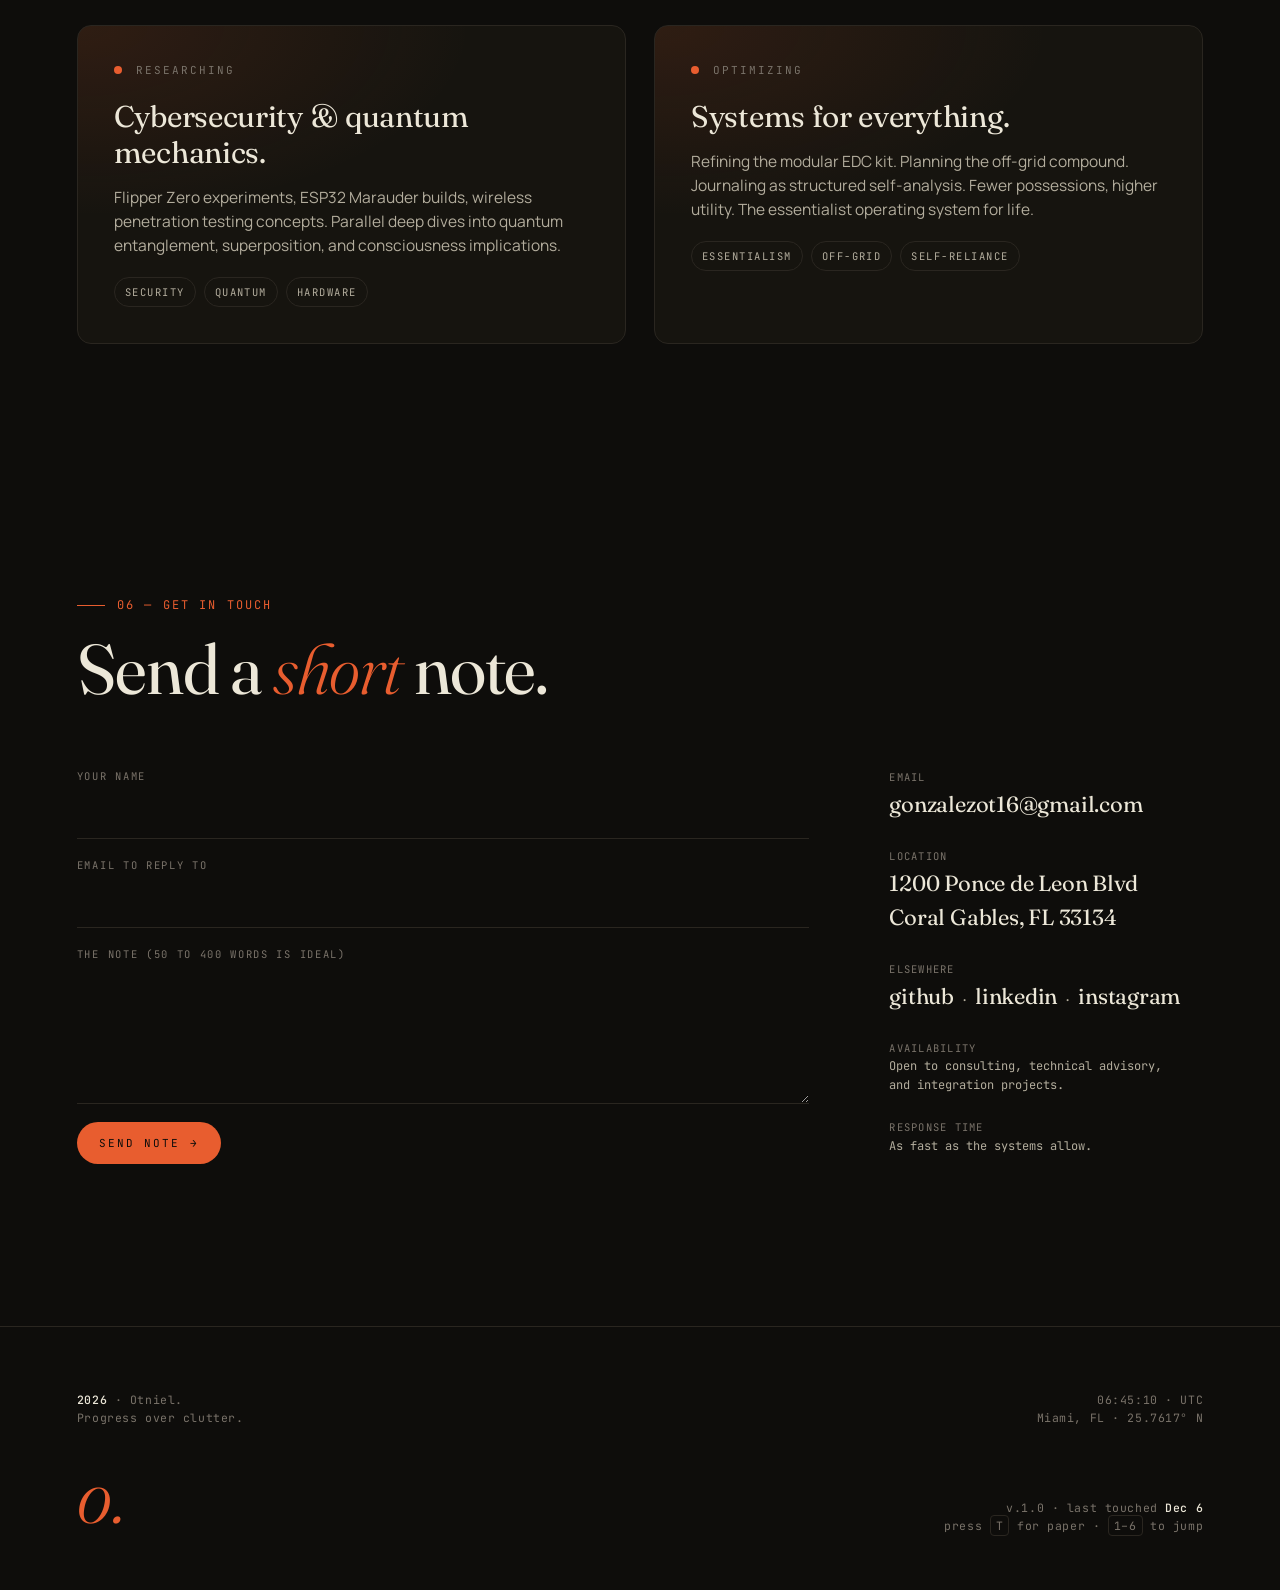
==== commit 82744d87: "Preserve complete existing Netlify deployment" ====
--- a/deploy/index.html
+++ b/deploy/index.html
@@ -595,7 +595,7 @@
     <div class="cursor" id="cursor" aria-hidden="true"></div>
 
     <!-- Netlify Forms detection (kept) -->
-    <form hidden method='post' name='contact'><input type='hidden' name='form-name' value='contact' />
+    <form name="contact" netlify netlify-honeypot="bot-field" hidden>
       <input name="name" />
       <input name="email" />
       <textarea name="message"></textarea>
@@ -867,7 +867,14 @@
         </div>
 
         <div class="contact reveal">
-          <form class='contact-form' id='contactForm' method='POST' name='contact'>
+          <form
+            class="contact-form"
+            name="contact"
+            method="POST"
+            data-netlify="true"
+            netlify-honeypot="bot-field"
+            id="contactForm"
+          >
             <input type="hidden" name="form-name" value="contact" />
             <p class="honeypot">
               <label>Don't fill this out: <input name="bot-field" /></label>
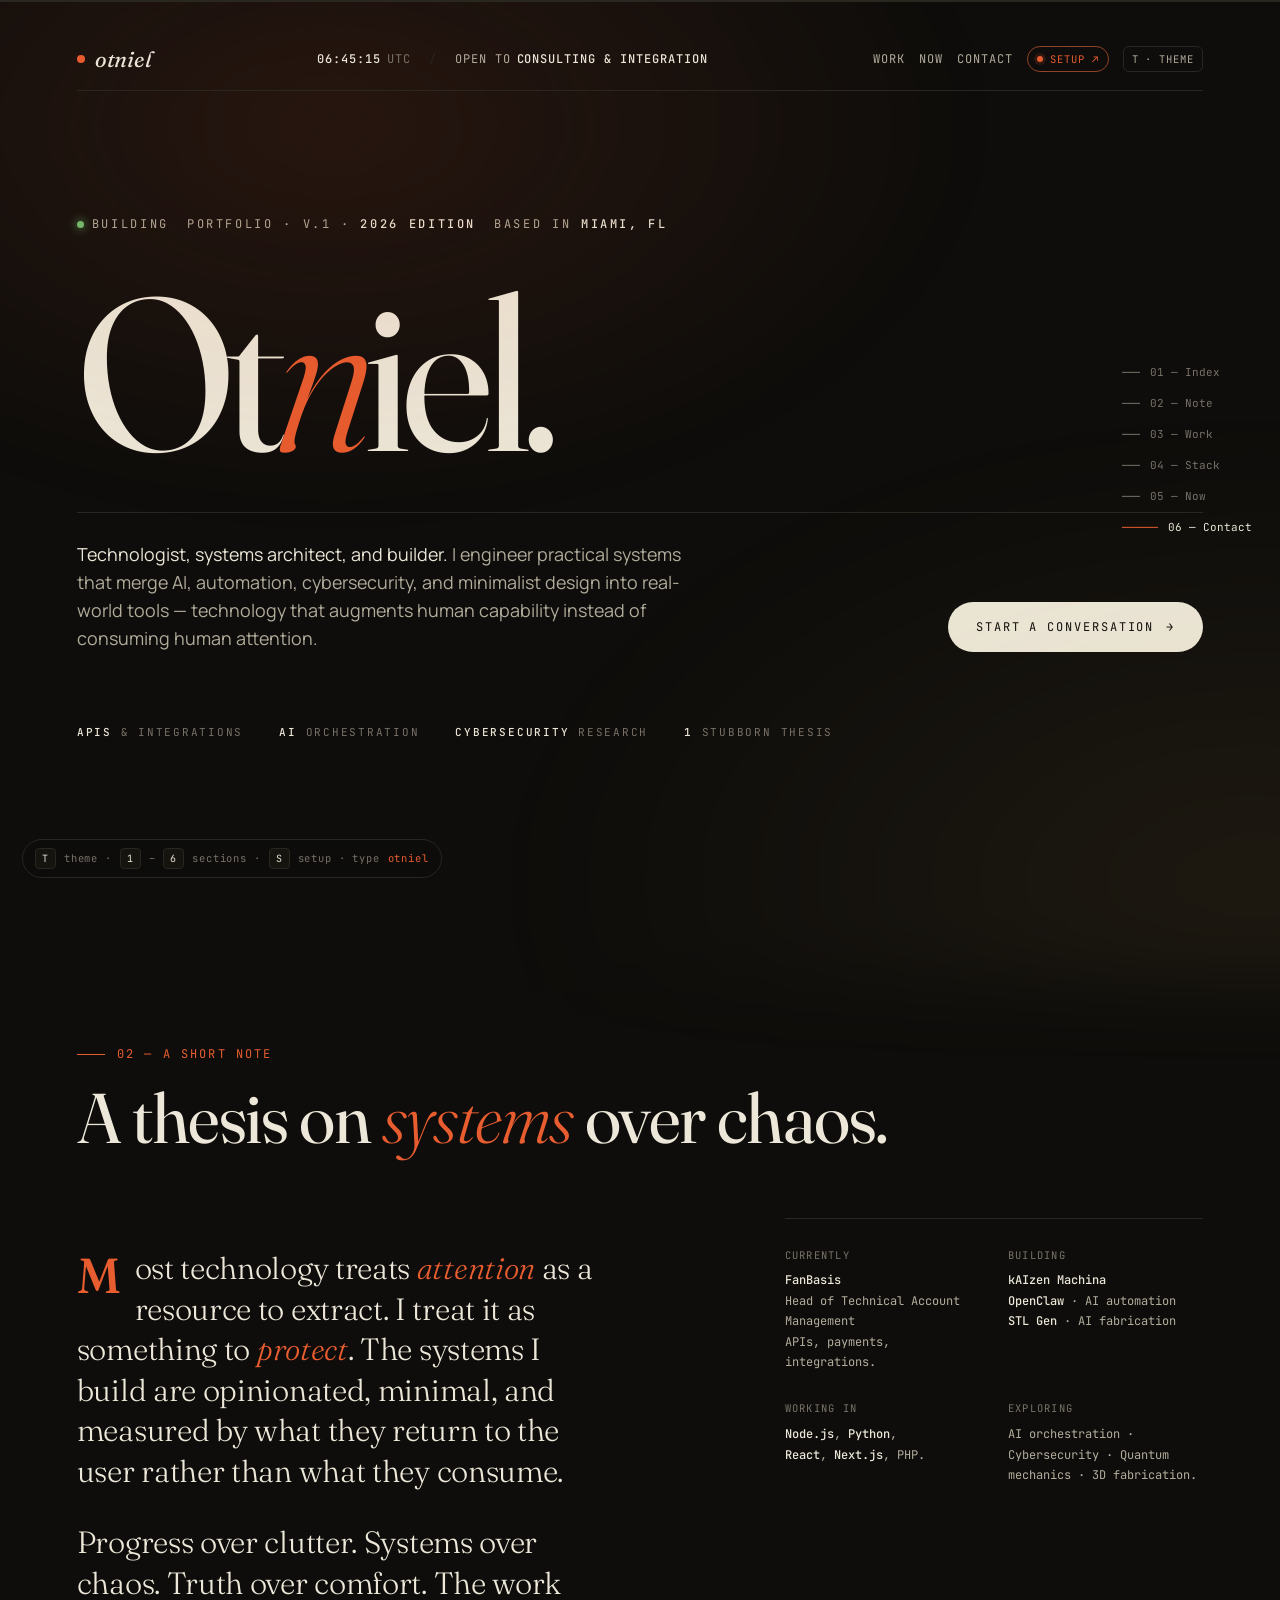
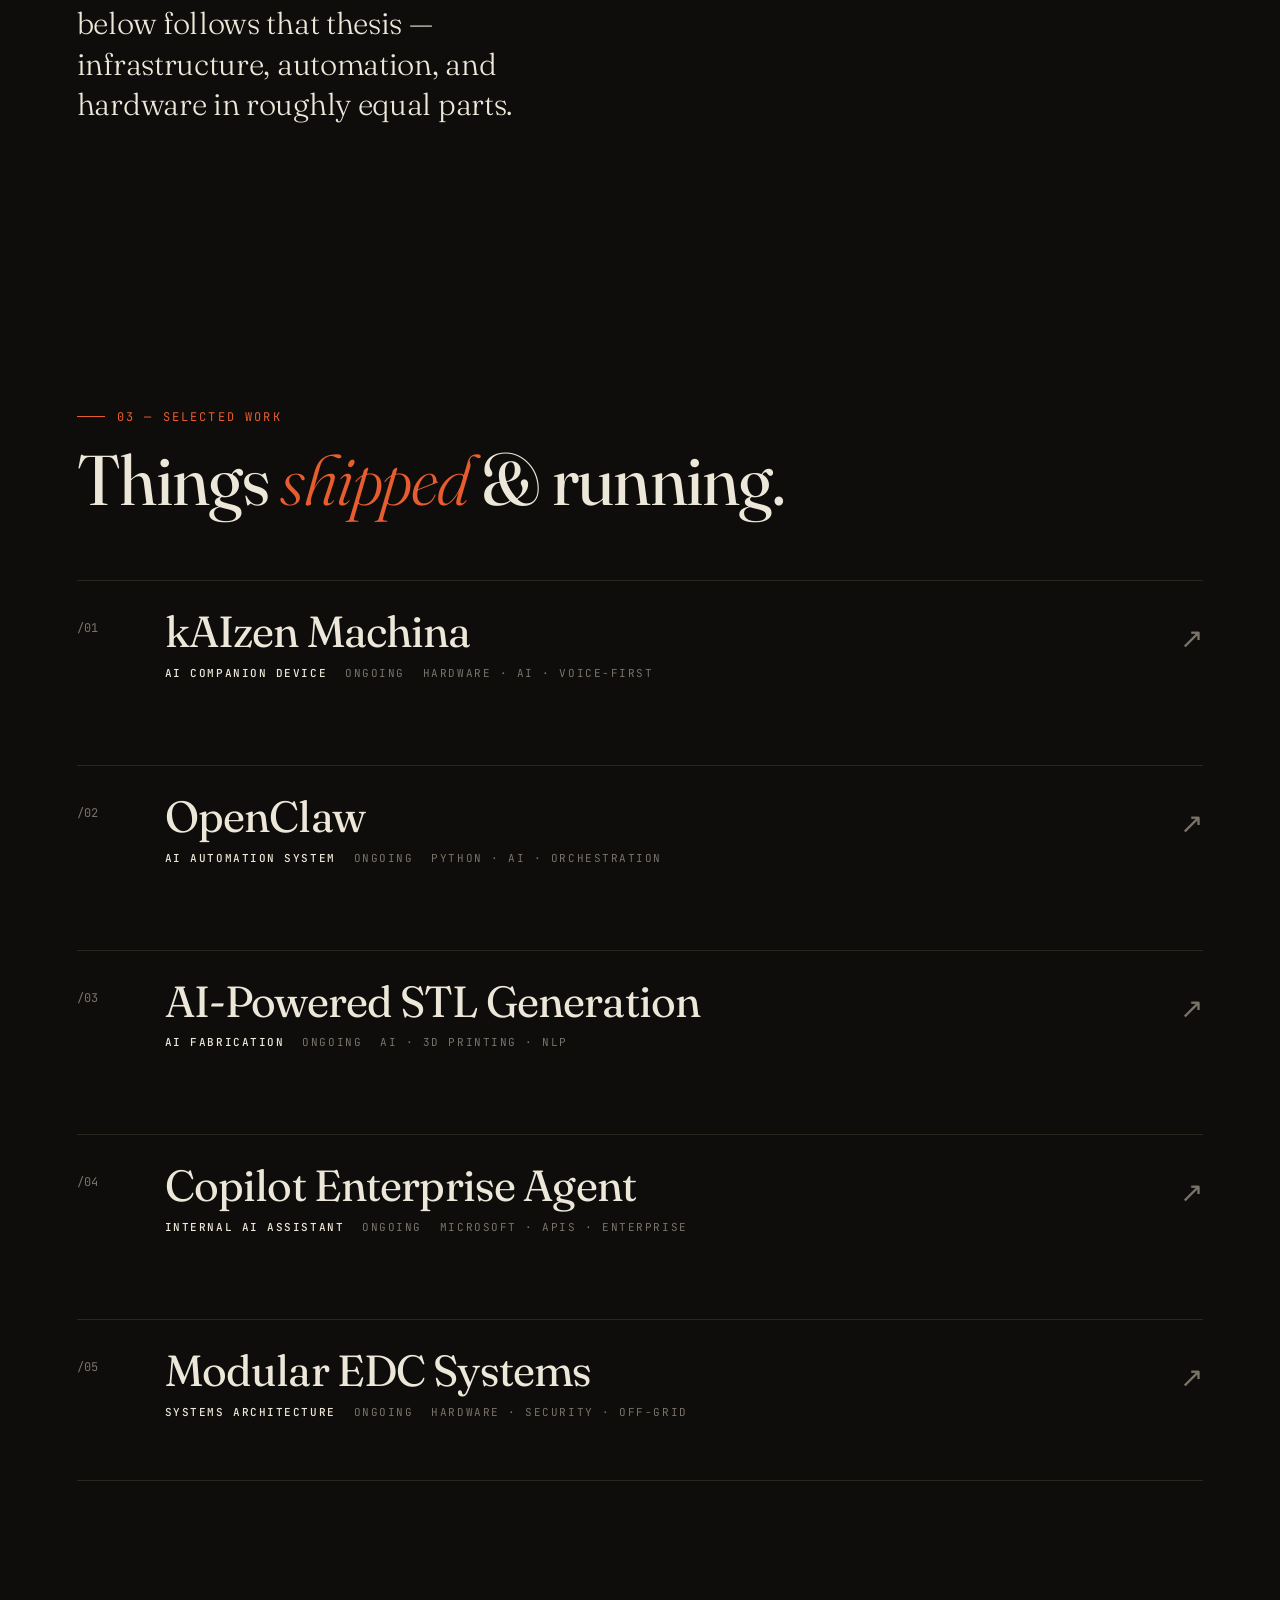
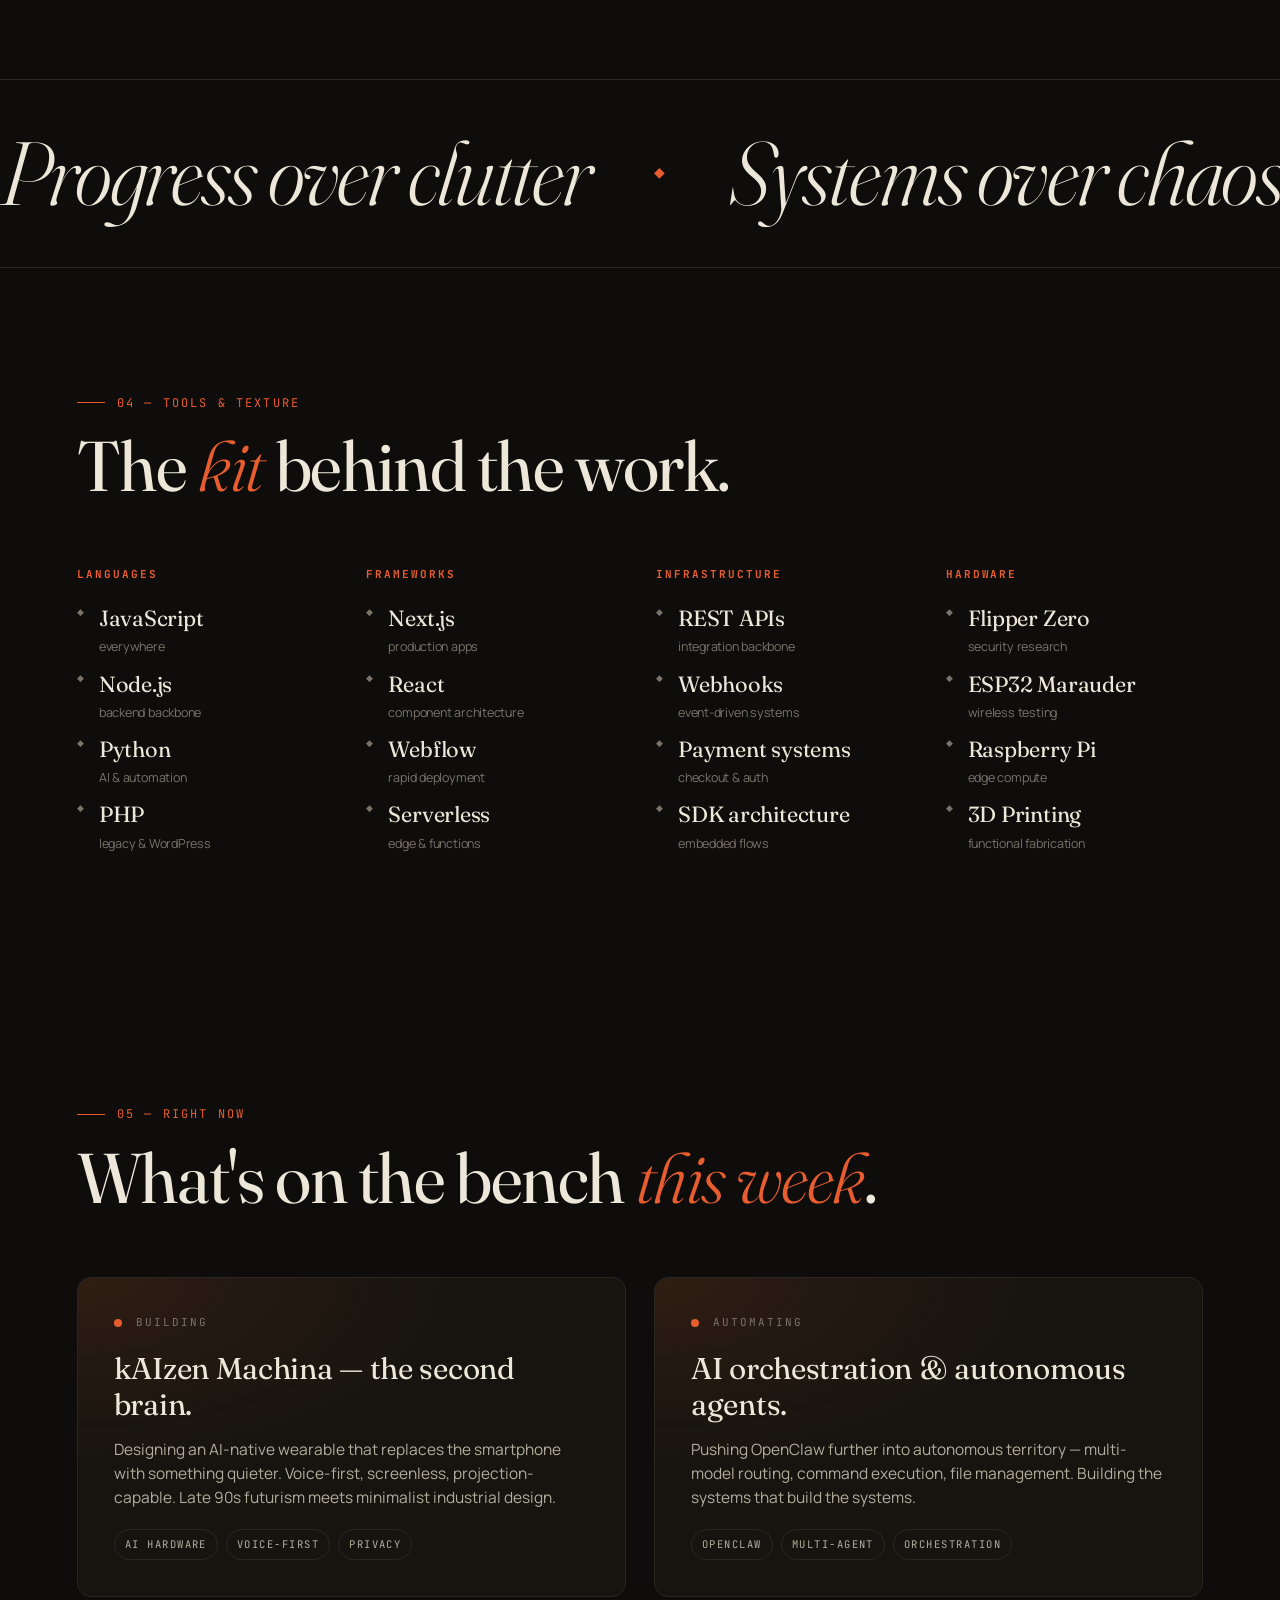
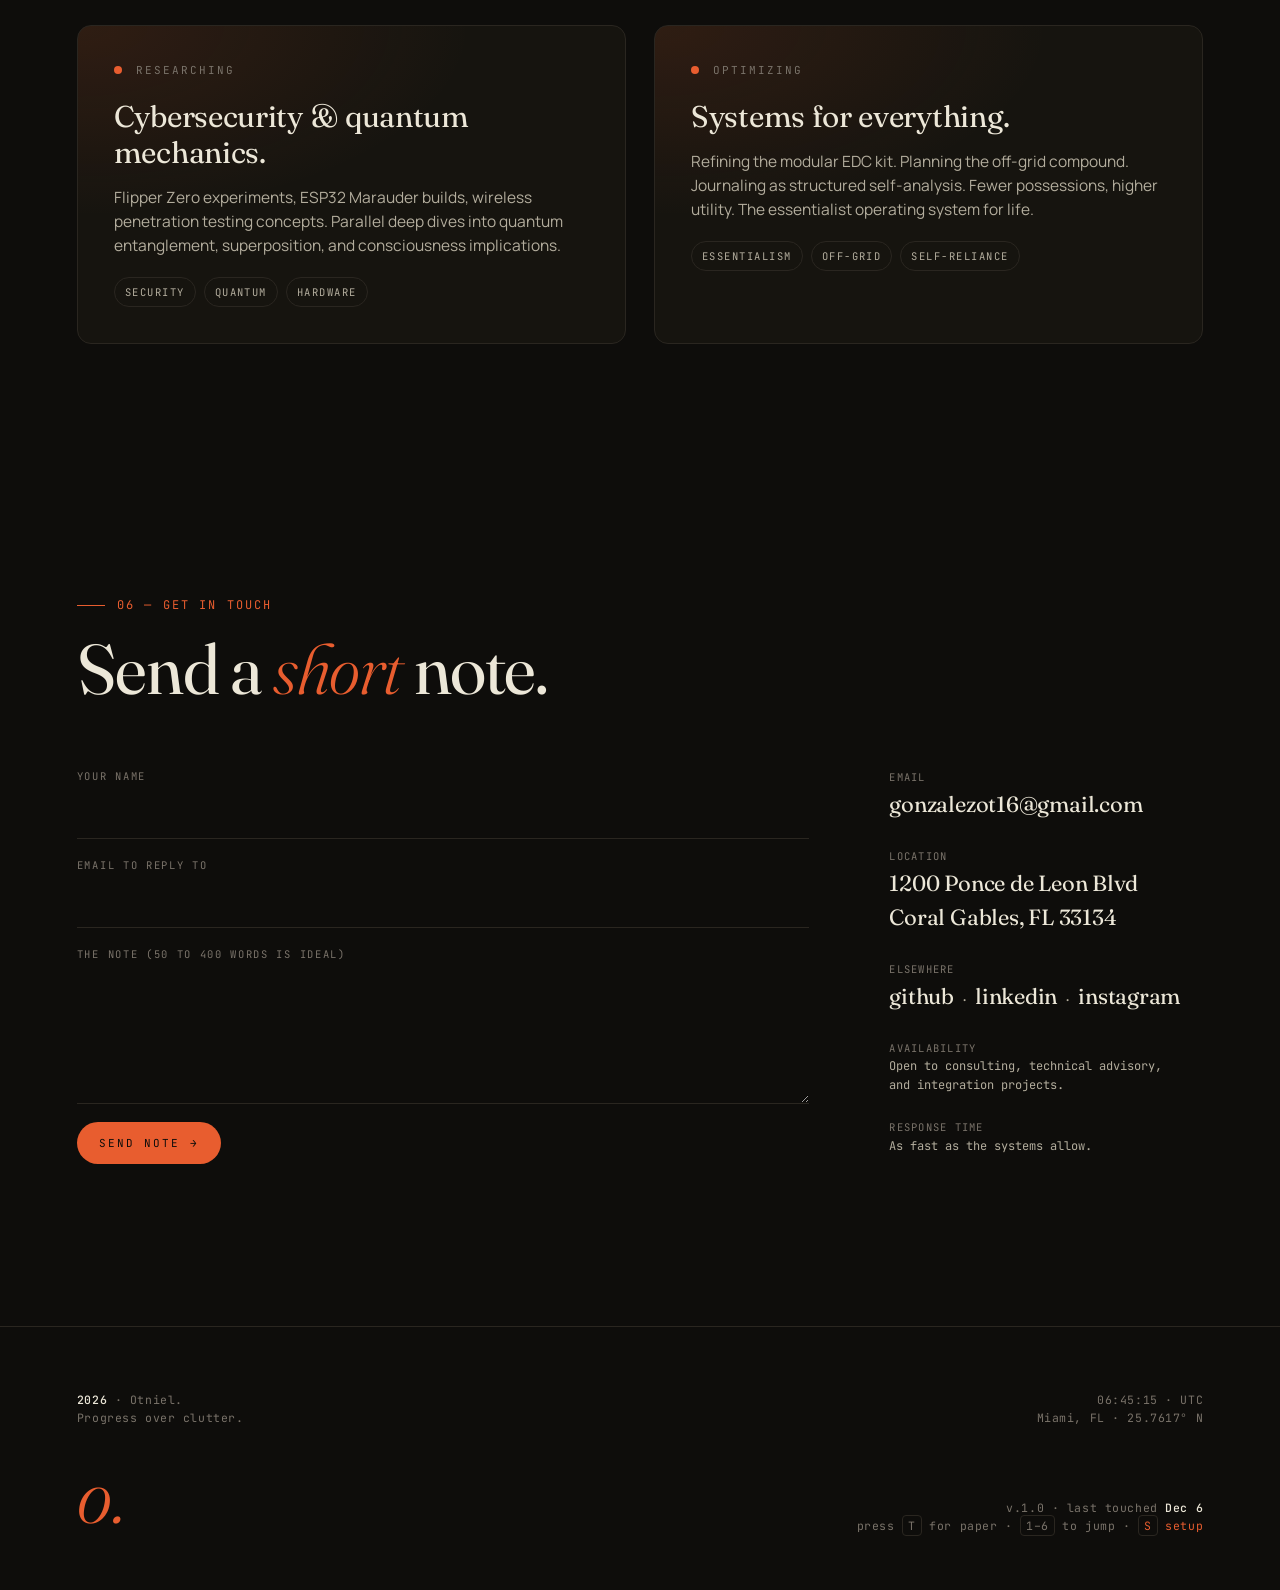
==== commit a252c9b5: "Add homepage link to portable Mac setup" ====
--- a/deploy/index.html
+++ b/deploy/index.html
@@ -146,6 +146,22 @@
       .topbar nav { justify-self: end; display: flex; gap: 14px; align-items: center; }
       .topbar nav a { transition: color 0.2s; }
       .topbar nav a:hover { color: var(--accent); }
+      .topbar nav .setup-link {
+        display: inline-flex; align-items: center; gap: 7px;
+        border: 1px solid color-mix(in srgb, var(--accent) 55%, var(--line));
+        padding: 4px 9px; border-radius: 999px;
+        color: var(--accent); font-size: 10.5px;
+        transition: color 0.25s, background 0.25s, border-color 0.25s, transform 0.25s var(--easing);
+      }
+      .topbar nav .setup-link::before {
+        content: ""; width: 6px; height: 6px; border-radius: 50%;
+        background: var(--accent); box-shadow: 0 0 0 3px color-mix(in srgb, var(--accent) 14%, transparent);
+      }
+      .topbar nav .setup-link:hover {
+        color: var(--bg); background: var(--accent); border-color: var(--accent);
+        transform: translateY(-1px);
+      }
+      .topbar nav .setup-link:hover::before { background: var(--bg); box-shadow: none; }
       .topbar .key {
         border: 1px solid var(--line); padding: 4px 8px; border-radius: 6px;
         font-size: 10.5px; color: var(--ink-dim);
@@ -580,6 +596,8 @@
       @media (max-width: 700px) {
         .topbar { grid-template-columns: 1fr auto; }
         .topbar .status { display: none; }
+        .topbar nav { gap: 8px; }
+        .topbar nav > a:not(.setup-link) { display: none; }
         .hero-line { grid-template-columns: 1fr; gap: 24px; }
         .work-item { grid-template-columns: 1fr; gap: 8px; }
         .work-item .arrow { display: none; }
@@ -613,6 +631,7 @@
           <a href="#work">Work</a>
           <a href="#now">Now</a>
           <a href="#contact">Contact</a>
+          <a href="/setup/" class="setup-link" title="Open the portable Mac setup">Setup ↗</a>
           <span class="key" id="themeKey">T &middot; theme</span>
         </nav>
       </div>
@@ -942,13 +961,14 @@
         <div style="text-align:right">
           v.1.0 · last touched <b id="touched">today</b><br />
           press <kbd style="font-family:inherit;border:1px solid var(--line);padding:2px 5px;border-radius:4px">T</kbd>
-          for paper · <kbd style="font-family:inherit;border:1px solid var(--line);padding:2px 5px;border-radius:4px">1–6</kbd> to jump
+          for paper · <kbd style="font-family:inherit;border:1px solid var(--line);padding:2px 5px;border-radius:4px">1–6</kbd> to jump ·
+          <a href="/setup/" style="color:var(--accent)"><kbd style="font-family:inherit;border:1px solid var(--line);padding:2px 5px;border-radius:4px">S</kbd> setup</a>
         </div>
       </div>
     </footer>
 
     <div class="hint" aria-hidden="true">
-      <kbd>T</kbd> theme · <kbd>1</kbd>–<kbd>6</kbd> sections · type
+      <kbd>T</kbd> theme · <kbd>1</kbd>–<kbd>6</kbd> sections · <kbd>S</kbd> setup · type
       <span style="color:var(--accent)">otniel</span>
     </div>
 
@@ -1063,6 +1083,7 @@
           const tag = (e.target && e.target.tagName) || "";
           if (tag === "INPUT" || tag === "TEXTAREA") return;
           if (e.key.toLowerCase() === "t") { toggleTheme(); return; }
+          if (e.key.toLowerCase() === "s") { window.location.href = "/setup/"; return; }
           if (/^[1-6]$/.test(e.key)) {
             const id = sectionOrder[parseInt(e.key, 10) - 1];
             const el = document.getElementById(id);
